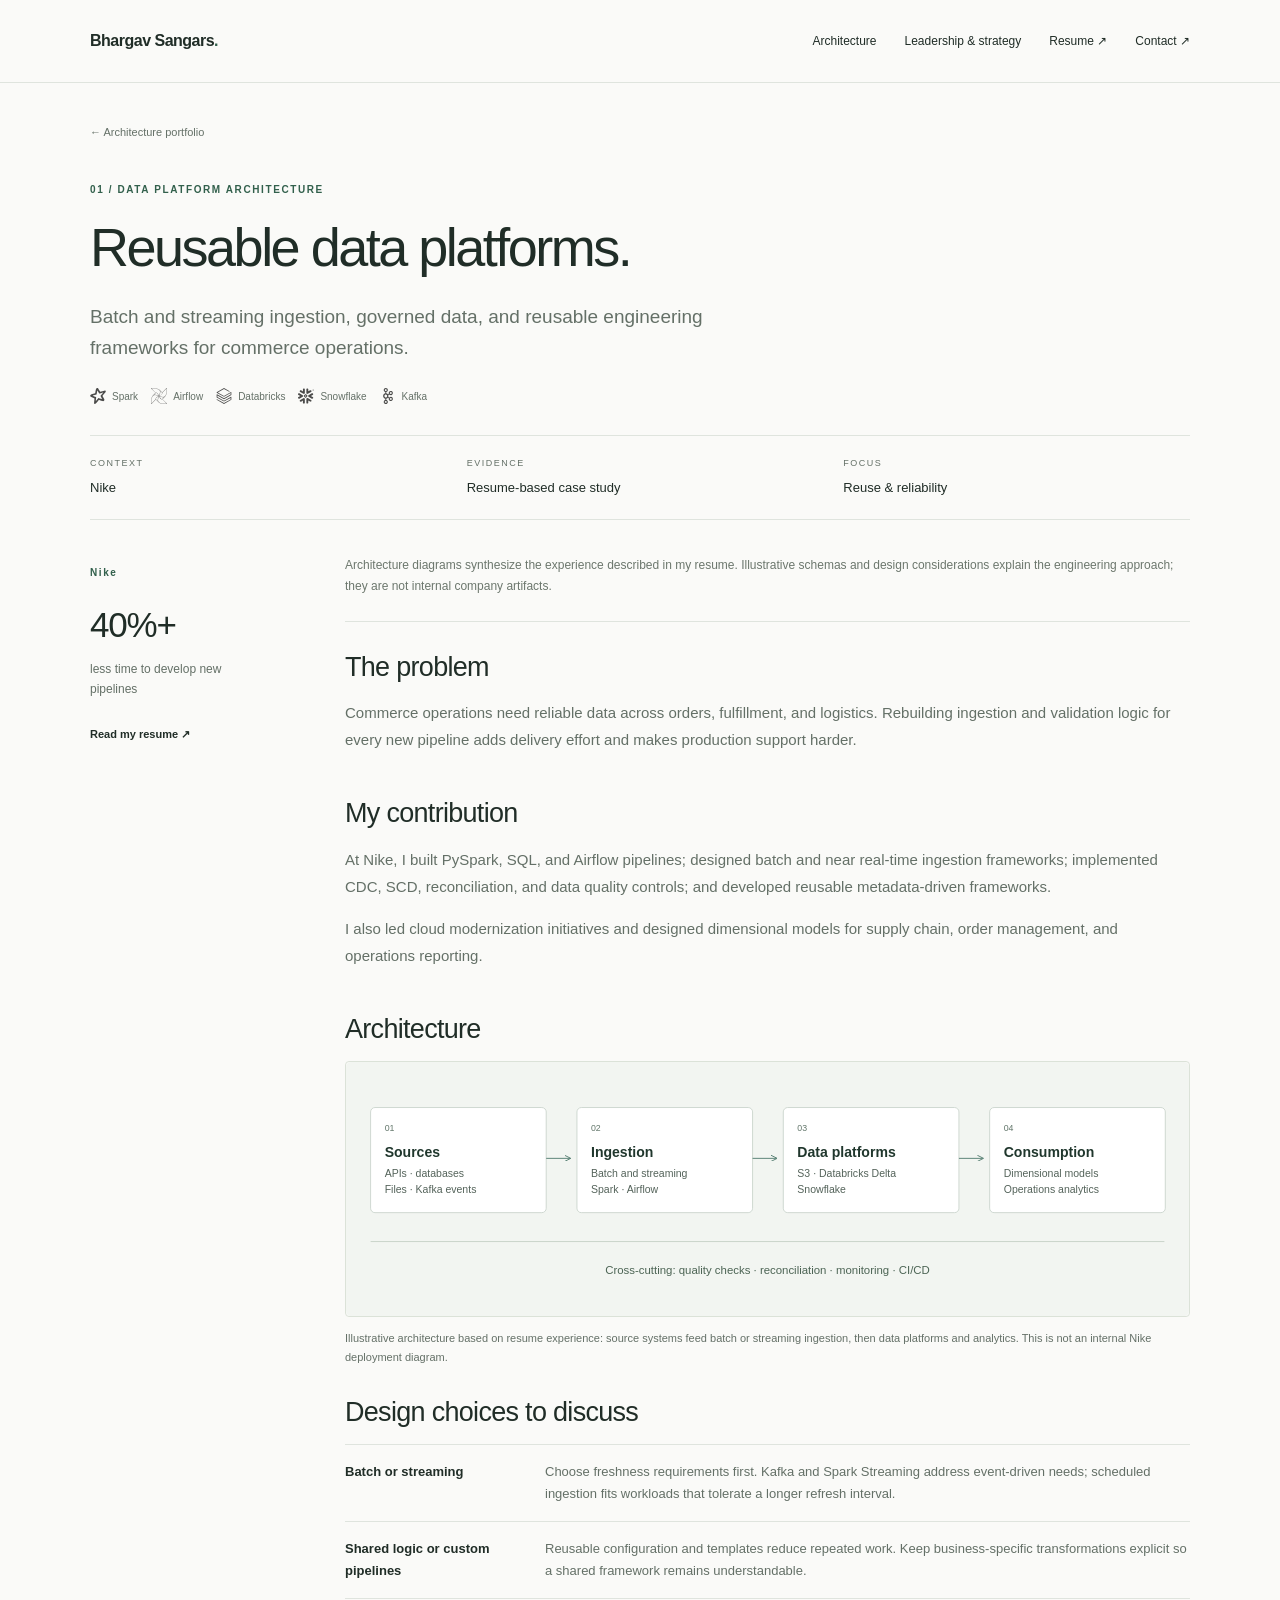
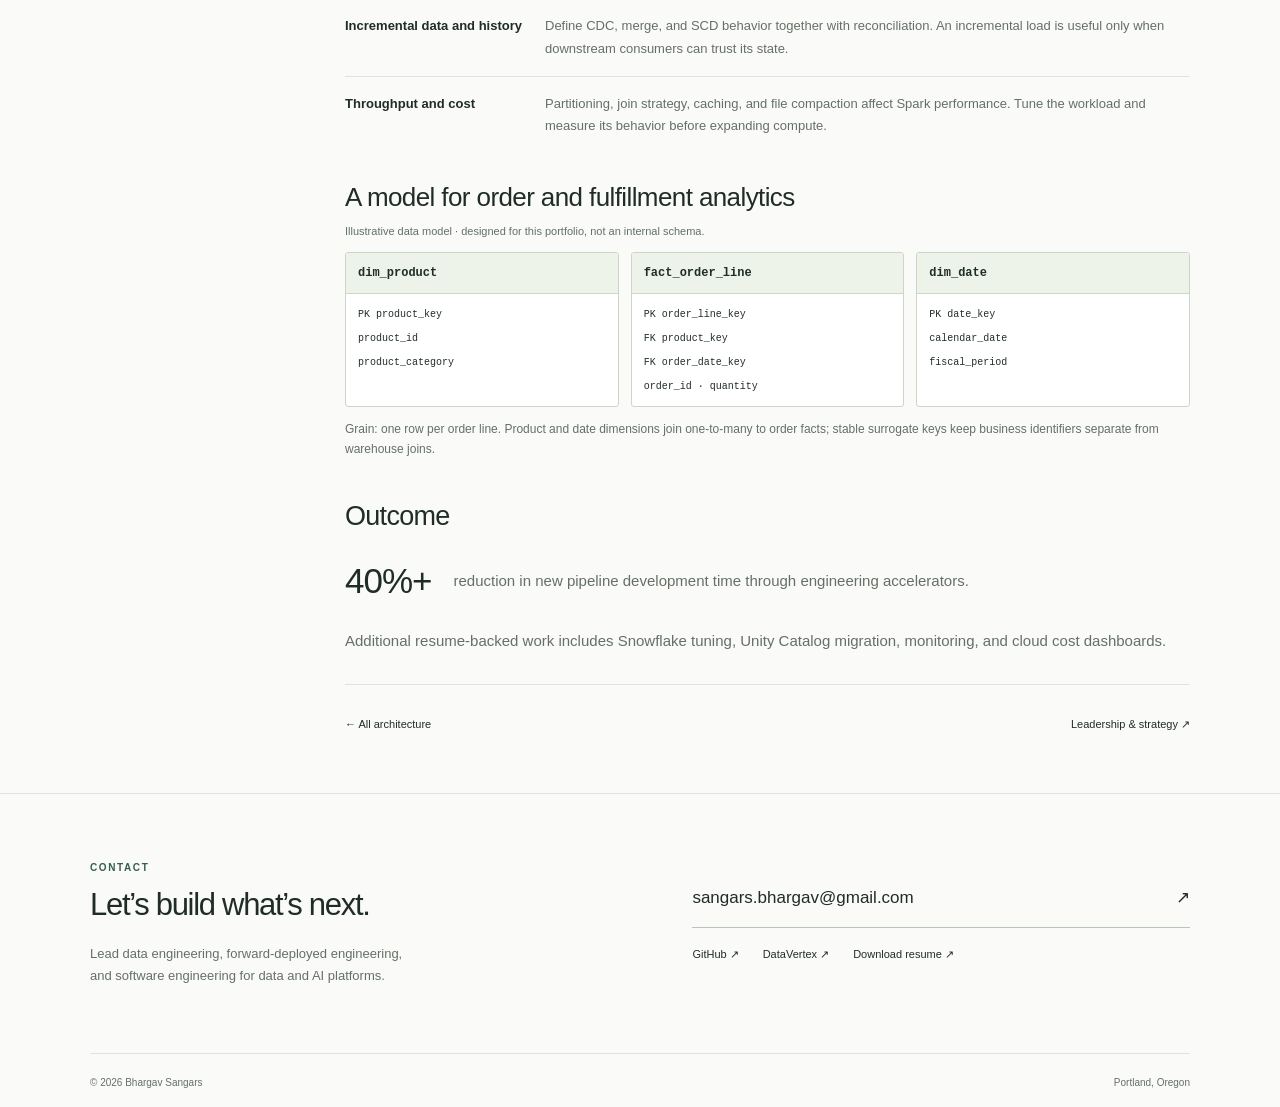
==== data-platform.html @ db8b5826 "Publish minimalist architecture portfolio with DataVertex, leadership and resume" ====
<!doctype html>
<html lang="en"><head><meta charset="utf-8"><meta name="viewport" content="width=device-width,initial-scale=1"><title>Reusable data platforms | Bhargav Sangars</title><meta name="description" content="Batch and streaming ingestion, governed data, and reusable engineering frameworks for commerce operations."><link rel="canonical" href="https://bsangars.github.io/data-platform.html"><meta name="theme-color" content="#fafaf8"><meta property="og:title" content="Reusable data platforms | Bhargav Sangars"><meta property="og:description" content="Batch and streaming ingestion, governed data, and reusable engineering frameworks for commerce operations."><meta property="og:type" content="website"><meta property="og:url" content="https://bsangars.github.io/data-platform.html"><meta property="og:image" content="https://bsangars.github.io/social-preview.png"><meta property="og:image:width" content="1200"><meta property="og:image:height" content="630"><meta property="og:image:alt" content="Bhargav Sangars. Lead Data Engineer. Scale the platform. Enable the team."><meta name="twitter:card" content="summary_large_image"><link rel="icon" href="favicon.svg" type="image/svg+xml"><link rel="stylesheet" href="styles.css"><script type="application/ld+json">{"@context": "https://schema.org", "@type": "Person", "name": "Bhargav Sangars", "jobTitle": "Lead Data Engineer", "url": "https://bsangars.github.io/", "sameAs": ["https://github.com/bsangars"], "worksFor": {"@type": "Organization", "name": "Nike"}}</script></head><body><a class="skip-link" href="#main">Skip to content</a><header><div class="container nav"><a class="brand" href="index.html">Bhargav Sangars<span aria-hidden="true">.</span></a><button class="menu-toggle" aria-expanded="false" aria-controls="navigation" type="button">Menu <span aria-hidden="true">+</span></button><nav id="navigation" aria-label="Main navigation"><a href="index.html#architecture">Architecture</a><a href="leadership.html">Leadership & strategy</a><a href="Bhargav-Sangars-Resume.docx" download>Resume ↗</a><a href="#contact">Contact ↗</a></nav></div></header><main id="main"><section class="container page-intro case-intro"><a class="back-link" href="index.html#architecture">← Architecture portfolio</a><span class="eyebrow">01 / DATA PLATFORM ARCHITECTURE</span><h1>Reusable data platforms.</h1><p class="intro-lead">Batch and streaming ingestion, governed data, and reusable engineering frameworks for commerce operations.</p><ul class="tech-stack" aria-label="Technology stack"><li><img src="assets/icons/apachespark.svg" width="18" height="18" alt="">Spark</li><li><img src="assets/icons/apacheairflow.svg" width="18" height="18" alt="">Airflow</li><li><img src="assets/icons/databricks.svg" width="18" height="18" alt="">Databricks</li><li><img src="assets/icons/snowflake.svg" width="18" height="18" alt="">Snowflake</li><li><img src="assets/icons/apachekafka.svg" width="18" height="18" alt="">Kafka</li></ul><div class="case-facts"><div><span>CONTEXT</span><strong>Nike</strong></div><div><span>EVIDENCE</span><strong>Resume-based case study</strong></div><div><span>FOCUS</span><strong>Reuse & reliability</strong></div></div></section><div class="container case-layout"><aside class="case-summary"><span class="eyebrow">Nike</span><strong>40%+</strong><p>less time to develop new pipelines</p><a class="text-link" href="Bhargav-Sangars-Resume.docx" download>Read my resume ↗</a></aside><div class="case-body"><p class="editorial-note">Architecture diagrams synthesize the experience described in my resume. Illustrative schemas and design considerations explain the engineering approach; they are not internal company artifacts.</p><section class="case-section"><h2>The problem</h2><p>Commerce operations need reliable data across orders, fulfillment, and logistics. Rebuilding ingestion and validation logic for every new pipeline adds delivery effort and makes production support harder.</p></section><section class="case-section"><h2>My contribution</h2><p>At Nike, I built PySpark, SQL, and Airflow pipelines; designed batch and near real-time ingestion frameworks; implemented CDC, SCD, reconciliation, and data quality controls; and developed reusable metadata-driven frameworks.</p><p>I also led cloud modernization initiatives and designed dimensional models for supply chain, order management, and operations reporting.</p></section><section class="case-section"><h2>Architecture</h2><figure class="architecture-figure"><div class="diagram-scroll" tabindex="0" role="region" aria-label="Reusable enterprise data platform diagram"><picture><source media="(max-width: 520px)" srcset="assets/data-platform-mobile.svg"><img src="assets/data-platform.svg" width="960" height="290" alt="Illustrative architecture based on resume experience: source systems feed batch or streaming ingestion, then data platforms and analytics. This is not an internal Nike deployment diagram."></picture></div><figcaption>Illustrative architecture based on resume experience: source systems feed batch or streaming ingestion, then data platforms and analytics. This is not an internal Nike deployment diagram.</figcaption></figure></section><section class="case-section"><h2>Design choices to discuss</h2><dl class="decisions"><div><dt>Batch or streaming</dt><dd>Choose freshness requirements first. Kafka and Spark Streaming address event-driven needs; scheduled ingestion fits workloads that tolerate a longer refresh interval.</dd></div><div><dt>Shared logic or custom pipelines</dt><dd>Reusable configuration and templates reduce repeated work. Keep business-specific transformations explicit so a shared framework remains understandable.</dd></div><div><dt>Incremental data and history</dt><dd>Define CDC, merge, and SCD behavior together with reconciliation. An incremental load is useful only when downstream consumers can trust its state.</dd></div><div><dt>Throughput and cost</dt><dd>Partitioning, join strategy, caching, and file compaction affect Spark performance. Tune the workload and measure its behavior before expanding compute.</dd></div></dl></section><section class="model"><h3>A model for order and fulfillment analytics</h3><p class="fine-print">Illustrative data model · designed for this portfolio, not an internal schema.</p><div class="entity-grid"><div class="entity"><h4>dim_product</h4><ul><li><code>PK product_key</code></li><li><code>product_id</code></li><li><code>product_category</code></li></ul></div><div class="entity"><h4>fact_order_line</h4><ul><li><code>PK order_line_key</code></li><li><code>FK product_key</code></li><li><code>FK order_date_key</code></li><li><code>order_id · quantity</code></li></ul></div><div class="entity"><h4>dim_date</h4><ul><li><code>PK date_key</code></li><li><code>calendar_date</code></li><li><code>fiscal_period</code></li></ul></div></div><p class="model-caption">Grain: one row per order line. Product and date dimensions join one-to-many to order facts; stable surrogate keys keep business identifiers separate from warehouse joins.</p></section><section class="case-section"><h2>Outcome</h2><p class="outcome"><strong>40%+</strong> reduction in new pipeline development time through engineering accelerators.</p><p>Additional resume-backed work includes Snowflake tuning, Unity Catalog migration, monitoring, and cloud cost dashboards.</p></section><nav class="case-nav" aria-label="Other case studies"><a href="index.html#architecture">← All architecture</a><a href="leadership.html">Leadership & strategy ↗</a></nav></div></div><section class="contact section" id="contact"><div class="container contact-grid"><div><span class="eyebrow">CONTACT</span><h2>Let’s build what’s next.</h2><p>Lead data engineering, forward-deployed engineering,<br>and software engineering for data and AI platforms.</p></div><div class="contact-links"><a class="email" href="mailto:sangars.bhargav@gmail.com">sangars.bhargav@gmail.com <span aria-hidden="true">↗</span></a><div><a href="https://github.com/bsangars">GitHub ↗</a><a href="https://datavertex.onrender.com/">DataVertex ↗</a><!-- LinkedIn link added once the profile URL is supplied. --><a href="Bhargav-Sangars-Resume.docx" download>Download resume ↗</a></div></div></div></section><footer><div class="container"><span>© <span id="year">2026</span> Bhargav Sangars</span><span>Portland, Oregon</span></div></footer></main><script src="script.js" defer></script></body></html>
---- styles.css ----
:root{--bg:#fafaf8;--white:#fff;--ink:#202d27;--muted:#647067;--accent:#32604c;--line:#dfe4de;--wash:#eff3ed;--max:1100px}*{box-sizing:border-box}html{scroll-behavior:smooth;scroll-padding-top:105px}body{margin:0;background:var(--bg);font:15px/1.7 Arial,Helvetica,sans-serif;color:var(--ink);-webkit-font-smoothing:antialiased}a{color:inherit;text-decoration:none}a:hover{text-decoration:underline;text-underline-offset:5px}a:focus-visible,button:focus-visible,[tabindex]:focus-visible{outline:3px solid #6b9277;outline-offset:5px}::selection{background:#dcead6}button{font:inherit}.container{width:min(calc(100% - 96px),var(--max));margin:auto}header{position:sticky;top:0;z-index:20;background:rgba(250,250,248,.97);border-bottom:1px solid var(--line)}.nav{height:82px;display:flex;align-items:center;justify-content:space-between;gap:25px}.brand{font-size:16px;letter-spacing:-.5px;font-weight:700;white-space:nowrap}.brand>span{color:var(--accent)}nav{display:flex;align-items:center;gap:28px;font-size:12px}nav a[aria-current=page]{color:var(--accent);text-decoration:underline;text-underline-offset:5px}.menu-toggle{display:none}.skip-link{position:fixed;top:-100px;left:20px;padding:12px 20px;background:var(--ink);color:#fff;z-index:30}.skip-link:focus{top:10px}h1,h2,h3,h4,p{margin-top:0}h1,h2,h3{font-weight:500;line-height:1.12}h1{font-size:clamp(46px,5.5vw,72px);letter-spacing:-3.5px;margin:20px 0 25px}h2{font-size:35px;letter-spacing:-1.3px;margin:13px 0 20px}h3{font-size:27px;letter-spacing:-.8px}p{color:var(--muted)}.eyebrow{display:block;font-size:10px;line-height:1.5;letter-spacing:1.6px;font-weight:700;color:var(--accent)}.accent{color:var(--accent)}.hero{display:grid;grid-template-columns:1fr 270px;gap:100px;align-items:center;padding-block:68px 62px}.value-proposition{font-size:19px;line-height:1.6;max-width:630px;margin-bottom:21px;color:#45564b}.hero-specialties{font-size:11px;margin-bottom:27px}.hero-specialties span{padding-inline:7px;color:#83937f}.actions{display:flex;align-items:center;flex-wrap:wrap;gap:26px}.button{display:inline-flex;align-items:center;justify-content:space-between;gap:25px;min-height:46px;padding:10px 18px;border-radius:3px;background:var(--accent);color:#fff;font-size:12px;font-weight:700}.button:hover{background:#254d3b;text-decoration:none}.text-link{display:inline-flex;align-items:center;gap:12px;font-size:12px;font-weight:700}.file-label{font-size:9px;letter-spacing:.5px;color:var(--muted)}.profile{padding:0 0 0 18px}.portrait-fallback{height:225px;width:225px;display:grid;place-items:center;background:#e8eee5;border-radius:4px;color:#52674e;position:relative;overflow:hidden}.portrait-fallback:after{content:'';position:absolute;inset:15px;border:1px solid #c2d1bc;border-radius:50%}.portrait-fallback span{font-family:Georgia,serif;font-size:68px;font-weight:400}.profile-photo{width:225px;height:225px;object-fit:cover;object-position:center;border-radius:4px;display:block}.profile-caption{display:flex;flex-direction:column;padding-top:17px;font-size:11px;color:var(--muted)}.profile-caption strong{font-size:14px;font-weight:600;color:var(--ink);margin-bottom:2px}.profile>.text-link{margin-top:13px;font-size:11px}.impact{display:grid;grid-template-columns:1fr 1.12fr 1fr;border-block:1px solid var(--line);gap:30px;padding-block:26px}.impact>div{display:flex;flex-direction:column;gap:5px}.impact strong{font-size:32px;letter-spacing:-1.1px;font-weight:500;line-height:1.3}.impact>div>span{font-size:12px}.impact small{display:block;color:var(--muted);font-size:10px}.section{padding-block:66px}.section-heading{margin-bottom:32px}.section-heading h2{margin-bottom:12px}.section-heading>p{font-size:14px;max-width:580px}.project-row{display:grid;grid-template-columns:1.15fr 1fr;gap:60px;align-items:center;border-top:1px solid var(--line);padding:34px 0}.project-row:last-child{border-bottom:1px solid var(--line)}.project-copy h3{margin:16px 0 14px}.project-copy>p{font-size:14px;max-width:520px}.project-copy .text-link{margin-top:4px}.tech-stack{padding:0;list-style:none;display:flex;flex-wrap:wrap;gap:13px;margin:20px 0;color:var(--muted)}.tech-stack li{display:flex;align-items:center;gap:6px;font-size:10px}.tech-stack img{width:16px;height:16px;opacity:.7}.project-proof{background:var(--wash);border:1px solid #e0e7dc;border-radius:4px;padding:27px 22px 20px;min-width:0}.mini-flow{display:flex;align-items:center;justify-content:space-between;gap:6px;margin:6px 0 28px}.mini-flow>span{font-size:9px;background:#fff;border:1px solid #ccd8c7;border-radius:2px;text-align:center;padding:9px 6px;flex:1;line-height:1.4;min-height:43px;display:flex;align-items:center;justify-content:center}.mini-flow b{font-size:13px;font-weight:400;color:#728367}.project-metric{display:flex;flex-direction:column;gap:5px}.project-metric strong{font-weight:500;font-size:32px;line-height:1.2;letter-spacing:-1px}.project-metric>span{font-size:11px;color:#54624f}.proof-origin{font-size:9px;display:block;border-top:1px solid #d3ddcd;padding-top:11px;margin-top:18px;color:#62715d}.leadership-teaser{background:var(--wash);border-block:1px solid var(--line);padding-block:48px}.teaser-grid{display:grid;grid-template-columns:1fr 1.1fr;gap:80px;align-items:center}.teaser-grid h2{margin-bottom:0}.teaser-grid p{font-size:16px;margin-bottom:20px}.experience{display:grid;grid-template-columns:1fr 1.1fr;gap:80px}.experience p{font-size:13px}.experience ol{list-style:none;padding:0;margin:0}.experience li{display:flex;justify-content:space-between;gap:20px;align-items:center;padding:17px 0;border-bottom:1px solid var(--line)}.experience li:first-child{padding-top:0}.experience li div{display:flex;flex-direction:column}.experience li strong{font-size:15px;font-weight:500}.experience li span{font-size:11px;color:var(--muted)}.experience time{font-size:10px;color:var(--muted);white-space:nowrap}.contact{border-top:1px solid var(--line)}.contact-grid{display:grid;grid-template-columns:1.1fr 1fr;gap:55px;align-items:center}.contact h2{font-size:31px}.contact p{font-size:13px;margin-bottom:0}.contact-links .email{font-size:17px;display:flex;align-items:center;justify-content:space-between;gap:10px;border-bottom:1px solid #b8c7b5;padding-bottom:14px;overflow-wrap:anywhere}.contact-links>div{display:flex;flex-wrap:wrap;gap:24px;margin-top:17px;font-size:11px}footer>.container{border-top:1px solid var(--line);display:flex;justify-content:space-between;gap:20px;padding-block:20px;font-size:10px;color:var(--muted)}.page-intro{padding-block:40px 35px}.back-link{display:block;font-size:11px;color:var(--muted);margin-bottom:40px}.page-intro h1{max-width:900px;font-size:59px;letter-spacing:-2.5px}.intro-lead{font-size:19px;line-height:1.6;max-width:710px;margin-bottom:15px}.leadership-content{max-width:900px;padding-bottom:60px}.leadership-row{display:grid;grid-template-columns:70px 1fr;gap:25px;padding:32px 0;border-top:1px solid var(--line)}.row-number{font:13px/2 monospace;color:var(--accent);padding-top:7px}.leadership-row h2{font-size:29px;margin-top:0}.leadership-row p,.leadership-row li{font-size:15px;color:var(--muted)}.leadership-row ul{padding-left:18px;margin-bottom:0}.leadership-row li+li{margin-top:8px}.leadership-row .text-link{margin-top:20px}.education{margin:35px 0 0 95px;padding-top:25px;border-top:1px solid var(--line)}.education h2{font-size:24px}.education p{font-size:13px}.case-intro h1{font-size:54px;max-width:850px}.case-intro .tech-stack{margin-top:25px}.case-facts{display:grid;grid-template-columns:repeat(3,1fr);gap:30px;border-block:1px solid var(--line);padding-block:20px;margin-top:30px}.case-facts>div{display:flex;flex-direction:column;gap:6px}.case-facts span{font-size:9px;letter-spacing:1.5px;color:var(--muted)}.case-facts strong{font-size:13px;font-weight:500}.case-layout{display:grid;grid-template-columns:200px minmax(0,1fr);gap:55px;padding-bottom:60px;align-items:start}.case-summary{position:sticky;top:125px;padding-top:10px}.case-summary>strong{display:block;font-size:35px;font-weight:500;letter-spacing:-1.2px;margin-top:15px}.case-summary p{font-size:12px;max-width:180px;margin:4px 0 20px}.case-summary .text-link{font-size:11px}.editorial-note{font-size:12px;padding:0 0 25px;border-bottom:1px solid var(--line);margin-bottom:0;color:#6c776d}.case-section{padding:30px 0 0}.case-section h2{font-size:27px;margin:0 0 17px;letter-spacing:-.7px}.case-section p{font-size:15px;line-height:1.8}.architecture-figure{margin:0}.diagram-scroll{width:100%;overflow:auto;border:1px solid #dbe2d8;border-radius:4px}.diagram-scroll img{display:block;width:100%;height:auto;min-width:650px}.architecture-figure figcaption{font-size:11px;color:var(--muted);margin-top:12px;line-height:1.7}.decisions{margin:0}.decisions>div{display:grid;grid-template-columns:180px minmax(0,1fr);gap:20px;padding:16px 0;border-top:1px solid var(--line)}.decisions dt{font-size:13px;font-weight:700}.decisions dd{font-size:13px;color:var(--muted);margin:0}.model{padding-top:30px}.model>h3{font-size:26px;letter-spacing:-.6px;margin:0 0 10px}.fine-print{font-size:11px}.entity-grid{display:grid;grid-template-columns:repeat(3,minmax(0,1fr));gap:12px}.entity{border:1px solid #cbd6c7;border-radius:3px;overflow:hidden;background:#fff}.entity h4{padding:11px 12px;font:600 12px/1.5 monospace;margin:0;background:#edf3e9;border-bottom:1px solid #cbd6c7;overflow-wrap:anywhere}.entity ul{list-style:none;padding:8px 12px;margin:0}.entity li{font-size:10px;padding:3px 0;overflow-wrap:anywhere}.entity code{font-family:monospace}.model-caption{font-size:12px;margin-top:12px}.outcome{display:flex;align-items:center;gap:22px}.outcome strong{font-size:35px;color:var(--ink);font-weight:500;letter-spacing:-1px;white-space:nowrap}.source-links{display:flex;flex-wrap:wrap;gap:15px;font-size:12px;margin-bottom:20px;color:var(--accent)}.case-nav{display:flex;justify-content:space-between;flex-wrap:wrap;gap:20px;padding-top:30px;margin-top:30px;border-top:1px solid var(--line);font-size:11px}
@media(max-width:1000px){.container{width:calc(100% - 60px)}.hero{gap:55px;grid-template-columns:1fr 240px}.profile{padding-left:0}.project-row{gap:30px}.mini-flow{gap:4px}.mini-flow>span{font-size:8px;padding-inline:4px}.teaser-grid,.experience{gap:40px}.case-layout{grid-template-columns:150px minmax(0,1fr);gap:30px}.case-summary>strong{font-size:29px}.decisions>div{grid-template-columns:155px minmax(0,1fr)}.contact-grid{gap:30px}.contact-links .email{font-size:15px}}
@media(max-width:760px){.container{width:calc(100% - 40px)}.nav{min-height:70px;height:auto;padding-block:18px;flex-wrap:wrap;gap:10px}.brand{font-size:14px}nav{font-size:10px;gap:15px}.js .menu-toggle{display:flex;gap:17px;align-items:center;border:1px solid #b9c9b6;border-radius:3px;background:transparent;padding:6px 10px;font-size:11px;color:var(--ink)}.js #navigation{display:none;position:absolute;top:70px;left:0;right:0;background:var(--bg);border-bottom:1px solid var(--line);padding:12px 20px;flex-direction:column;align-items:stretch;gap:0;font-size:14px}.js #navigation.open{display:flex}.js #navigation a{padding:12px 0}.hero{grid-template-columns:1fr 150px;gap:30px;padding-block:43px}.portrait-fallback,.profile-photo{width:145px;height:155px}.portrait-fallback span{font-size:48px}.portrait-fallback:after{inset:12px}.profile-caption strong{font-size:12px}.profile-caption{font-size:9px}.profile>.text-link{font-size:10px}h1{font-size:49px;letter-spacing:-2px}.value-proposition{font-size:16px}.hero-specialties{font-size:10px}.hero-specialties span{padding-inline:3px}.actions{gap:18px}.button{font-size:11px;padding:10px 14px}.actions>.text-link{font-size:11px}.impact{gap:20px}.impact strong{font-size:27px}.impact>div>span{font-size:10px}.impact small{font-size:9px}.section{padding-block:48px}h2{font-size:30px}.project-row{grid-template-columns:1fr;gap:22px;padding-block:28px}.project-copy h3{font-size:26px}.project-proof{padding:22px;max-width:none}.mini-flow{gap:9px}.mini-flow>span{font-size:10px;min-height:42px}.project-metric{flex-direction:row;align-items:center;gap:18px}.project-metric strong{font-size:28px;white-space:nowrap}.project-metric>span{font-size:11px;max-width:190px}.teaser-grid,.experience,.contact-grid{grid-template-columns:1fr;gap:24px}.teaser-grid p{font-size:15px}.experience h2 br{display:none}.experience p br{display:none}.contact-links{max-width:450px}.contact-links .email{font-size:16px}.contact h2{font-size:30px}.page-intro{padding-top:28px}.back-link{margin-bottom:30px}.page-intro h1,.case-intro h1{font-size:43px;letter-spacing:-1.7px}.intro-lead{font-size:17px}.leadership-row{grid-template-columns:30px 1fr;gap:15px;padding-block:27px}.leadership-row h2{font-size:25px}.leadership-row p,.leadership-row li{font-size:14px}.education{margin-left:45px}.education h2{font-size:23px}.case-layout{grid-template-columns:1fr;gap:25px}.case-summary{position:static;border-bottom:1px solid var(--line);padding:0 0 22px;display:grid;grid-template-columns:1fr 1fr;gap:3px 20px;align-items:center}.case-summary .eyebrow{grid-column:1/-1}.case-summary>strong{margin-top:6px;font-size:30px}.case-summary p{margin:0;max-width:none}.case-summary .text-link{grid-column:1/-1;margin-top:10px}.case-facts{gap:15px;padding-block:16px}.case-facts strong{font-size:11px}.case-facts span{font-size:8px;letter-spacing:1px}.case-section h2{font-size:25px}.case-section p{font-size:14px}.decisions>div{grid-template-columns:1fr;gap:6px}.entity-grid{gap:8px}.entity ul{padding:7px 9px}.entity h4{padding-inline:9px;font-size:11px}.entity li{font-size:9px}.outcome strong{font-size:31px}.outcome{gap:16px}.model>h3{font-size:24px}}
@media(max-width:520px){.hero{grid-template-columns:1fr;gap:30px;padding-bottom:32px}.hero h1{font-size:57px;letter-spacing:-2.8px;margin-top:18px}.value-proposition{font-size:17px}.profile{display:grid;grid-template-columns:78px 1fr;gap:0 16px;align-items:center;padding-top:22px;border-top:1px solid var(--line)}.portrait-fallback,.profile-photo{width:78px;height:82px;grid-row:1/3}.portrait-fallback span{font-size:29px}.portrait-fallback:after{inset:6px}.profile-caption{padding-top:0;font-size:10px}.profile-caption strong{font-size:13px}.profile>.text-link{margin-top:4px}.impact{grid-template-columns:1fr;gap:17px;padding-block:23px}.impact>div{display:grid;grid-template-columns:100px 1fr;gap:15px;align-items:center}.impact strong{font-size:27px}.impact>div>span{font-size:11px}.impact small{font-size:9px}.mini-flow{gap:5px}.mini-flow>span{font-size:8px;padding:8px 4px}.project-metric strong{font-size:25px}.project-metric{gap:14px}.project-metric>span{font-size:10px}.project-proof{padding:18px}.case-facts{grid-template-columns:1fr;gap:13px}.case-facts>div{flex-direction:row;justify-content:space-between;gap:15px;align-items:center}.entity-grid{grid-template-columns:1fr}.entity h4{font-size:12px}.entity li{font-size:11px}.entity ul{padding:9px 12px}.outcome{align-items:flex-start;flex-direction:column;gap:8px}.contact-links .email{font-size:15px}.contact-links>div{gap:20px}.case-nav{font-size:10px}}@media(prefers-reduced-motion:reduce){html{scroll-behavior:auto}}@media print{header,.profile,.contact,footer,.actions,.case-nav{display:none}.container{width:100%}.hero,.section{padding-block:20px}.hero,.case-layout{display:block}h1,.case-intro h1{font-size:36px}.case-summary{position:static}.project-row,.leadership-row,.case-section{break-inside:avoid}.diagram-scroll{overflow:visible}.diagram-scroll img{min-width:0}.case-layout{padding-bottom:0}}
/* Let architecture diagrams scroll within their grid track on narrow screens. */
.case-body,.case-summary{min-width:0}
.live-project{display:grid;grid-template-columns:.85fr 1.2fr;gap:50px;align-items:center;padding:44px 0 5px}.live-project h2{font-size:34px;margin:14px 0}.live-copy p{font-size:14px;max-width:440px}.live-tags{font-size:10px;color:var(--muted);margin:0 0 20px}.live-copy .button{font-size:11px}.live-dot{display:inline-block;width:6px;height:6px;background:var(--accent);border-radius:50%;margin-right:8px}.live-screenshot{display:block;border:1px solid #d0d9ca;border-radius:4px;overflow:hidden;line-height:0}.live-screenshot img{width:100%;height:auto;display:block}.sr-only{position:absolute;width:1px;height:1px;margin:-1px;padding:0;overflow:hidden;clip:rect(0,0,0,0);white-space:nowrap;border:0}@media(max-width:760px){.live-project{grid-template-columns:1fr;gap:25px;padding-top:35px}.live-copy p{max-width:600px}}
.live-copy .live-note{font-size:10px;margin:12px 0 0;line-height:1.6}
@media(max-width:520px){.diagram-scroll img{min-width:0;width:100%;height:auto}}
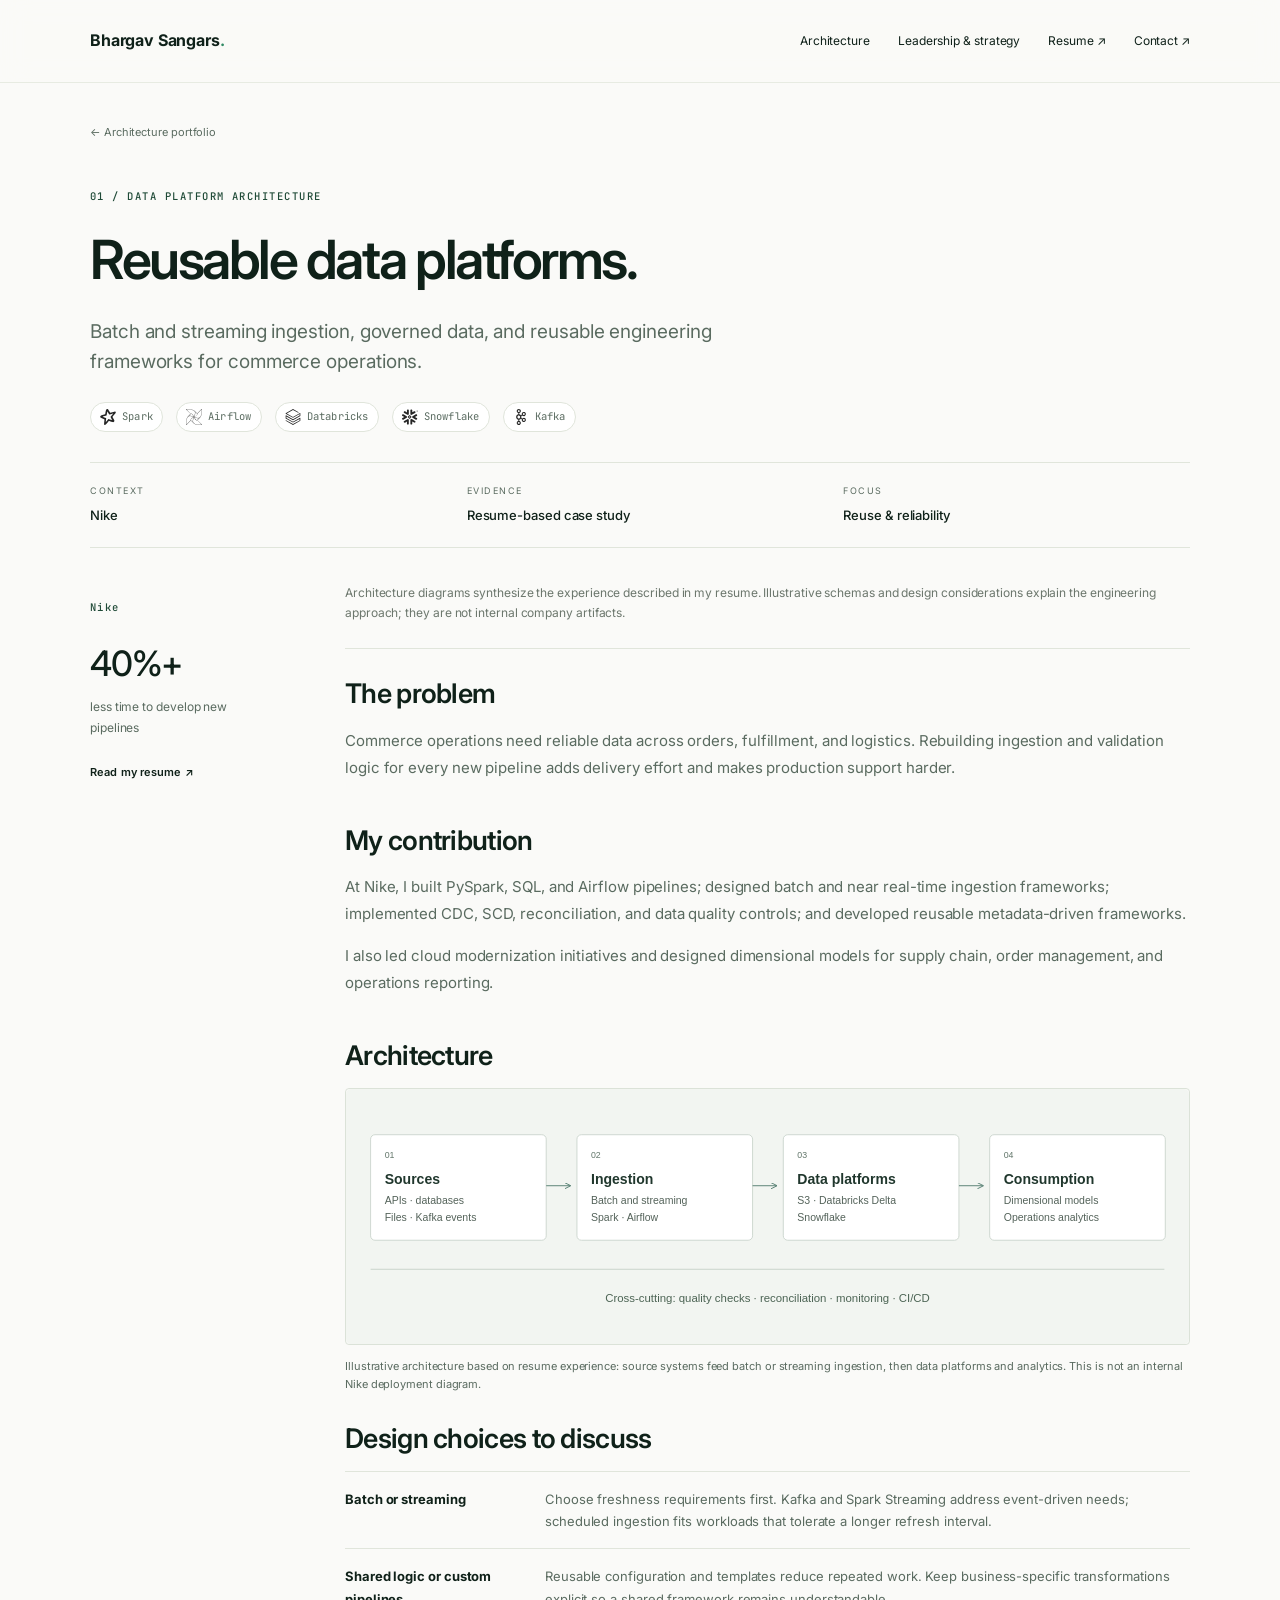
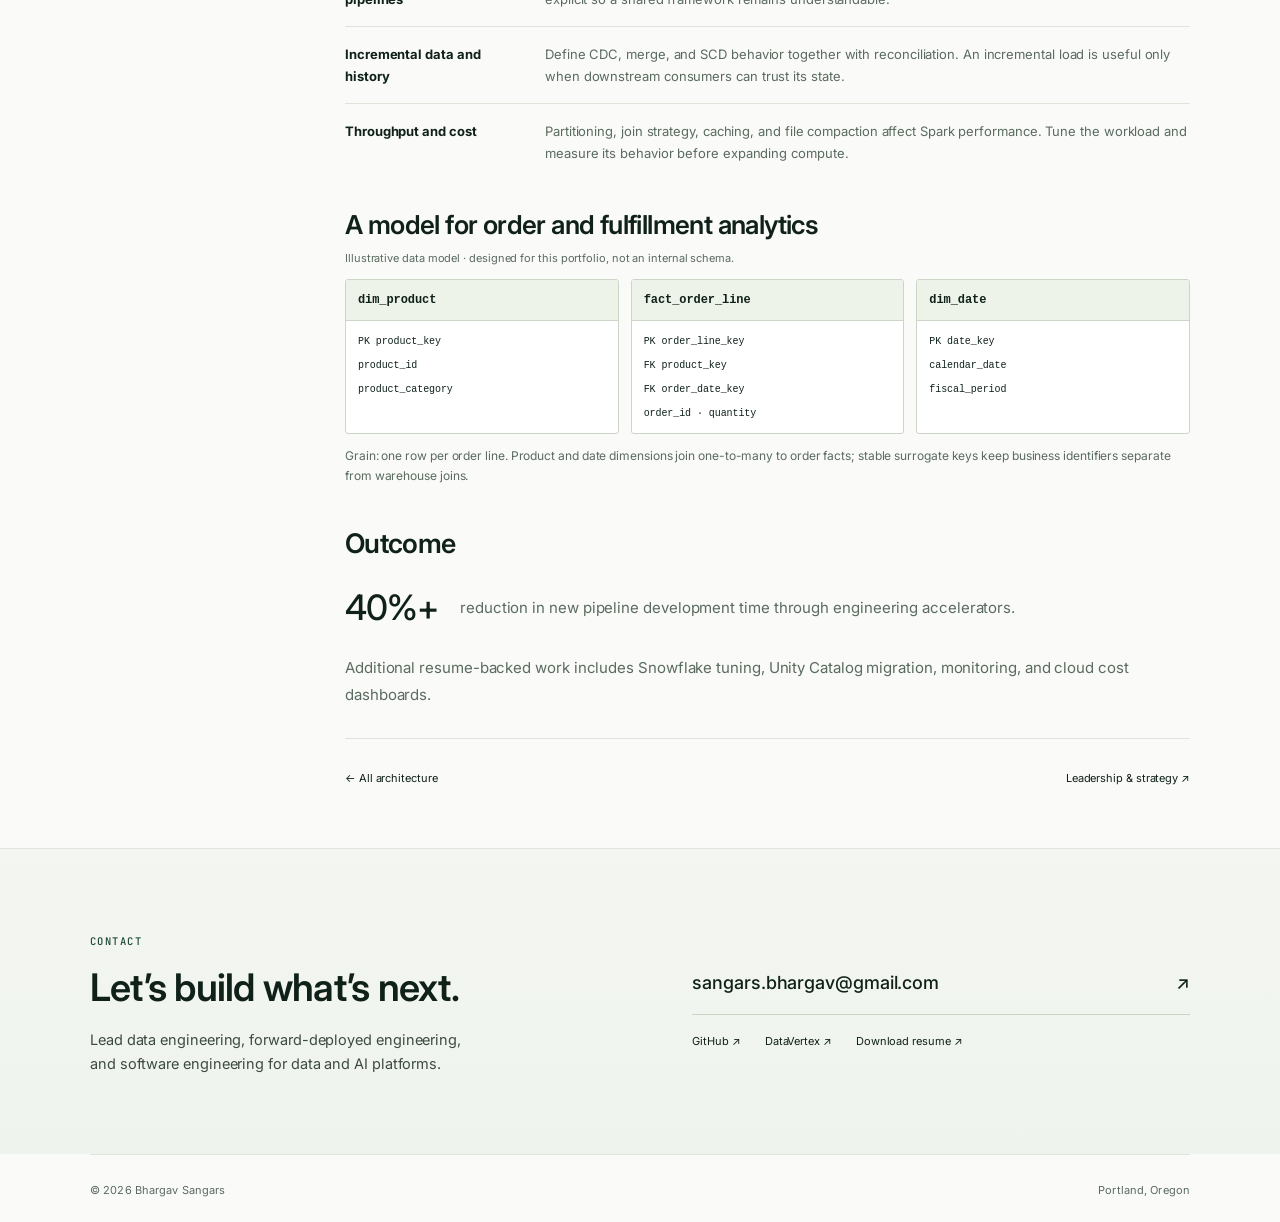
==== commit 31f78290: "Refresh portfolio for Lead Software Engineer positioning - Update title/role to Lead Software Engine" ====
--- a/data-platform.html
+++ b/data-platform.html
@@ -1,2 +1,2 @@
 <!doctype html>
-<html lang="en"><head><meta charset="utf-8"><meta name="viewport" content="width=device-width,initial-scale=1"><title>Reusable data platforms | Bhargav Sangars</title><meta name="description" content="Batch and streaming ingestion, governed data, and reusable engineering frameworks for commerce operations."><link rel="canonical" href="https://bsangars.github.io/data-platform.html"><meta name="theme-color" content="#fafaf8"><meta property="og:title" content="Reusable data platforms | Bhargav Sangars"><meta property="og:description" content="Batch and streaming ingestion, governed data, and reusable engineering frameworks for commerce operations."><meta property="og:type" content="website"><meta property="og:url" content="https://bsangars.github.io/data-platform.html"><meta property="og:image" content="https://bsangars.github.io/social-preview.png"><meta property="og:image:width" content="1200"><meta property="og:image:height" content="630"><meta property="og:image:alt" content="Bhargav Sangars. Lead Data Engineer. Scale the platform. Enable the team."><meta name="twitter:card" content="summary_large_image"><link rel="icon" href="favicon.svg" type="image/svg+xml"><link rel="stylesheet" href="styles.css"><script type="application/ld+json">{"@context": "https://schema.org", "@type": "Person", "name": "Bhargav Sangars", "jobTitle": "Lead Data Engineer", "url": "https://bsangars.github.io/", "sameAs": ["https://github.com/bsangars"], "worksFor": {"@type": "Organization", "name": "Nike"}}</script></head><body><a class="skip-link" href="#main">Skip to content</a><header><div class="container nav"><a class="brand" href="index.html">Bhargav Sangars<span aria-hidden="true">.</span></a><button class="menu-toggle" aria-expanded="false" aria-controls="navigation" type="button">Menu <span aria-hidden="true">+</span></button><nav id="navigation" aria-label="Main navigation"><a href="index.html#architecture">Architecture</a><a href="leadership.html">Leadership & strategy</a><a href="Bhargav-Sangars-Resume.docx" download>Resume ↗</a><a href="#contact">Contact ↗</a></nav></div></header><main id="main"><section class="container page-intro case-intro"><a class="back-link" href="index.html#architecture">← Architecture portfolio</a><span class="eyebrow">01 / DATA PLATFORM ARCHITECTURE</span><h1>Reusable data platforms.</h1><p class="intro-lead">Batch and streaming ingestion, governed data, and reusable engineering frameworks for commerce operations.</p><ul class="tech-stack" aria-label="Technology stack"><li><img src="assets/icons/apachespark.svg" width="18" height="18" alt="">Spark</li><li><img src="assets/icons/apacheairflow.svg" width="18" height="18" alt="">Airflow</li><li><img src="assets/icons/databricks.svg" width="18" height="18" alt="">Databricks</li><li><img src="assets/icons/snowflake.svg" width="18" height="18" alt="">Snowflake</li><li><img src="assets/icons/apachekafka.svg" width="18" height="18" alt="">Kafka</li></ul><div class="case-facts"><div><span>CONTEXT</span><strong>Nike</strong></div><div><span>EVIDENCE</span><strong>Resume-based case study</strong></div><div><span>FOCUS</span><strong>Reuse & reliability</strong></div></div></section><div class="container case-layout"><aside class="case-summary"><span class="eyebrow">Nike</span><strong>40%+</strong><p>less time to develop new pipelines</p><a class="text-link" href="Bhargav-Sangars-Resume.docx" download>Read my resume ↗</a></aside><div class="case-body"><p class="editorial-note">Architecture diagrams synthesize the experience described in my resume. Illustrative schemas and design considerations explain the engineering approach; they are not internal company artifacts.</p><section class="case-section"><h2>The problem</h2><p>Commerce operations need reliable data across orders, fulfillment, and logistics. Rebuilding ingestion and validation logic for every new pipeline adds delivery effort and makes production support harder.</p></section><section class="case-section"><h2>My contribution</h2><p>At Nike, I built PySpark, SQL, and Airflow pipelines; designed batch and near real-time ingestion frameworks; implemented CDC, SCD, reconciliation, and data quality controls; and developed reusable metadata-driven frameworks.</p><p>I also led cloud modernization initiatives and designed dimensional models for supply chain, order management, and operations reporting.</p></section><section class="case-section"><h2>Architecture</h2><figure class="architecture-figure"><div class="diagram-scroll" tabindex="0" role="region" aria-label="Reusable enterprise data platform diagram"><picture><source media="(max-width: 520px)" srcset="assets/data-platform-mobile.svg"><img src="assets/data-platform.svg" width="960" height="290" alt="Illustrative architecture based on resume experience: source systems feed batch or streaming ingestion, then data platforms and analytics. This is not an internal Nike deployment diagram."></picture></div><figcaption>Illustrative architecture based on resume experience: source systems feed batch or streaming ingestion, then data platforms and analytics. This is not an internal Nike deployment diagram.</figcaption></figure></section><section class="case-section"><h2>Design choices to discuss</h2><dl class="decisions"><div><dt>Batch or streaming</dt><dd>Choose freshness requirements first. Kafka and Spark Streaming address event-driven needs; scheduled ingestion fits workloads that tolerate a longer refresh interval.</dd></div><div><dt>Shared logic or custom pipelines</dt><dd>Reusable configuration and templates reduce repeated work. Keep business-specific transformations explicit so a shared framework remains understandable.</dd></div><div><dt>Incremental data and history</dt><dd>Define CDC, merge, and SCD behavior together with reconciliation. An incremental load is useful only when downstream consumers can trust its state.</dd></div><div><dt>Throughput and cost</dt><dd>Partitioning, join strategy, caching, and file compaction affect Spark performance. Tune the workload and measure its behavior before expanding compute.</dd></div></dl></section><section class="model"><h3>A model for order and fulfillment analytics</h3><p class="fine-print">Illustrative data model · designed for this portfolio, not an internal schema.</p><div class="entity-grid"><div class="entity"><h4>dim_product</h4><ul><li><code>PK product_key</code></li><li><code>product_id</code></li><li><code>product_category</code></li></ul></div><div class="entity"><h4>fact_order_line</h4><ul><li><code>PK order_line_key</code></li><li><code>FK product_key</code></li><li><code>FK order_date_key</code></li><li><code>order_id · quantity</code></li></ul></div><div class="entity"><h4>dim_date</h4><ul><li><code>PK date_key</code></li><li><code>calendar_date</code></li><li><code>fiscal_period</code></li></ul></div></div><p class="model-caption">Grain: one row per order line. Product and date dimensions join one-to-many to order facts; stable surrogate keys keep business identifiers separate from warehouse joins.</p></section><section class="case-section"><h2>Outcome</h2><p class="outcome"><strong>40%+</strong> reduction in new pipeline development time through engineering accelerators.</p><p>Additional resume-backed work includes Snowflake tuning, Unity Catalog migration, monitoring, and cloud cost dashboards.</p></section><nav class="case-nav" aria-label="Other case studies"><a href="index.html#architecture">← All architecture</a><a href="leadership.html">Leadership & strategy ↗</a></nav></div></div><section class="contact section" id="contact"><div class="container contact-grid"><div><span class="eyebrow">CONTACT</span><h2>Let’s build what’s next.</h2><p>Lead data engineering, forward-deployed engineering,<br>and software engineering for data and AI platforms.</p></div><div class="contact-links"><a class="email" href="mailto:sangars.bhargav@gmail.com">sangars.bhargav@gmail.com <span aria-hidden="true">↗</span></a><div><a href="https://github.com/bsangars">GitHub ↗</a><a href="https://datavertex.onrender.com/">DataVertex ↗</a><!-- LinkedIn link added once the profile URL is supplied. --><a href="Bhargav-Sangars-Resume.docx" download>Download resume ↗</a></div></div></div></section><footer><div class="container"><span>© <span id="year">2026</span> Bhargav Sangars</span><span>Portland, Oregon</span></div></footer></main><script src="script.js" defer></script></body></html>+<html lang="en"><head><meta charset="utf-8"><meta name="viewport" content="width=device-width,initial-scale=1"><title>Reusable data platforms | Bhargav Sangars</title><meta name="description" content="Batch and streaming ingestion, governed data, and reusable engineering frameworks for commerce operations."><link rel="canonical" href="https://bsangars.github.io/data-platform.html"><meta name="theme-color" content="#fafaf8"><meta property="og:title" content="Reusable data platforms | Bhargav Sangars"><meta property="og:description" content="Batch and streaming ingestion, governed data, and reusable engineering frameworks for commerce operations."><meta property="og:type" content="website"><meta property="og:url" content="https://bsangars.github.io/data-platform.html"><meta property="og:image" content="https://bsangars.github.io/social-preview.png"><meta property="og:image:width" content="1200"><meta property="og:image:height" content="630"><meta property="og:image:alt" content="Bhargav Sangars. Lead Software Engineer. Scale the platform. Enable the team."><meta name="twitter:card" content="summary_large_image"><link rel="icon" href="favicon.svg" type="image/svg+xml"><link rel="preconnect" href="https://fonts.googleapis.com"><link rel="preconnect" href="https://fonts.gstatic.com" crossorigin><link rel="stylesheet" href="https://fonts.googleapis.com/css2?family=Inter:wght@300;400;500;600;700&family=JetBrains+Mono:wght@400;500;600&display=swap"><link rel="stylesheet" href="styles.css"><script type="application/ld+json">{"@context": "https://schema.org", "@type": "Person", "name": "Bhargav Sangars", "jobTitle": "Lead Software Engineer", "telephone":"+1-937-838-9495", "url": "https://bsangars.github.io/", "sameAs": ["https://github.com/bsangars"], "worksFor": {"@type": "Organization", "name": "Nike"}}</script></head><body><a class="skip-link" href="#main">Skip to content</a><header><div class="container nav"><a class="brand" href="index.html">Bhargav Sangars<span aria-hidden="true">.</span></a><button class="menu-toggle" aria-expanded="false" aria-controls="navigation" type="button">Menu <span aria-hidden="true">+</span></button><nav id="navigation" aria-label="Main navigation"><a href="index.html#architecture">Architecture</a><a href="leadership.html">Leadership & strategy</a><a href="Bhargav-Sangars-Resume.docx" download>Resume ↗</a><a href="#contact">Contact ↗</a></nav></div></header><main id="main"><section class="container page-intro case-intro"><a class="back-link" href="index.html#architecture">← Architecture portfolio</a><span class="eyebrow">01 / DATA PLATFORM ARCHITECTURE</span><h1>Reusable data platforms.</h1><p class="intro-lead">Batch and streaming ingestion, governed data, and reusable engineering frameworks for commerce operations.</p><ul class="tech-stack" aria-label="Technology stack"><li><img src="assets/icons/apachespark.svg" width="18" height="18" alt="">Spark</li><li><img src="assets/icons/apacheairflow.svg" width="18" height="18" alt="">Airflow</li><li><img src="assets/icons/databricks.svg" width="18" height="18" alt="">Databricks</li><li><img src="assets/icons/snowflake.svg" width="18" height="18" alt="">Snowflake</li><li><img src="assets/icons/apachekafka.svg" width="18" height="18" alt="">Kafka</li></ul><div class="case-facts"><div><span>CONTEXT</span><strong>Nike</strong></div><div><span>EVIDENCE</span><strong>Resume-based case study</strong></div><div><span>FOCUS</span><strong>Reuse & reliability</strong></div></div></section><div class="container case-layout"><aside class="case-summary"><span class="eyebrow">Nike</span><strong>40%+</strong><p>less time to develop new pipelines</p><a class="text-link" href="Bhargav-Sangars-Resume.docx" download>Read my resume ↗</a></aside><div class="case-body"><p class="editorial-note">Architecture diagrams synthesize the experience described in my resume. Illustrative schemas and design considerations explain the engineering approach; they are not internal company artifacts.</p><section class="case-section"><h2>The problem</h2><p>Commerce operations need reliable data across orders, fulfillment, and logistics. Rebuilding ingestion and validation logic for every new pipeline adds delivery effort and makes production support harder.</p></section><section class="case-section"><h2>My contribution</h2><p>At Nike, I built PySpark, SQL, and Airflow pipelines; designed batch and near real-time ingestion frameworks; implemented CDC, SCD, reconciliation, and data quality controls; and developed reusable metadata-driven frameworks.</p><p>I also led cloud modernization initiatives and designed dimensional models for supply chain, order management, and operations reporting.</p></section><section class="case-section"><h2>Architecture</h2><figure class="architecture-figure"><div class="diagram-scroll" tabindex="0" role="region" aria-label="Reusable enterprise data platform diagram"><picture><source media="(max-width: 520px)" srcset="assets/data-platform-mobile.svg"><img src="assets/data-platform.svg" width="960" height="290" alt="Illustrative architecture based on resume experience: source systems feed batch or streaming ingestion, then data platforms and analytics. This is not an internal Nike deployment diagram."></picture></div><figcaption>Illustrative architecture based on resume experience: source systems feed batch or streaming ingestion, then data platforms and analytics. This is not an internal Nike deployment diagram.</figcaption></figure></section><section class="case-section"><h2>Design choices to discuss</h2><dl class="decisions"><div><dt>Batch or streaming</dt><dd>Choose freshness requirements first. Kafka and Spark Streaming address event-driven needs; scheduled ingestion fits workloads that tolerate a longer refresh interval.</dd></div><div><dt>Shared logic or custom pipelines</dt><dd>Reusable configuration and templates reduce repeated work. Keep business-specific transformations explicit so a shared framework remains understandable.</dd></div><div><dt>Incremental data and history</dt><dd>Define CDC, merge, and SCD behavior together with reconciliation. An incremental load is useful only when downstream consumers can trust its state.</dd></div><div><dt>Throughput and cost</dt><dd>Partitioning, join strategy, caching, and file compaction affect Spark performance. Tune the workload and measure its behavior before expanding compute.</dd></div></dl></section><section class="model"><h3>A model for order and fulfillment analytics</h3><p class="fine-print">Illustrative data model · designed for this portfolio, not an internal schema.</p><div class="entity-grid"><div class="entity"><h4>dim_product</h4><ul><li><code>PK product_key</code></li><li><code>product_id</code></li><li><code>product_category</code></li></ul></div><div class="entity"><h4>fact_order_line</h4><ul><li><code>PK order_line_key</code></li><li><code>FK product_key</code></li><li><code>FK order_date_key</code></li><li><code>order_id · quantity</code></li></ul></div><div class="entity"><h4>dim_date</h4><ul><li><code>PK date_key</code></li><li><code>calendar_date</code></li><li><code>fiscal_period</code></li></ul></div></div><p class="model-caption">Grain: one row per order line. Product and date dimensions join one-to-many to order facts; stable surrogate keys keep business identifiers separate from warehouse joins.</p></section><section class="case-section"><h2>Outcome</h2><p class="outcome"><strong>40%+</strong> reduction in new pipeline development time through engineering accelerators.</p><p>Additional resume-backed work includes Snowflake tuning, Unity Catalog migration, monitoring, and cloud cost dashboards.</p></section><nav class="case-nav" aria-label="Other case studies"><a href="index.html#architecture">← All architecture</a><a href="leadership.html">Leadership & strategy ↗</a></nav></div></div><section class="contact section" id="contact"><div class="container contact-grid"><div><span class="eyebrow">CONTACT</span><h2>Let’s build what’s next.</h2><p>Lead data engineering, forward-deployed engineering,<br>and software engineering for data and AI platforms.</p></div><div class="contact-links"><a class="email" href="mailto:sangars.bhargav@gmail.com">sangars.bhargav@gmail.com <span aria-hidden="true">↗</span></a><div><a href="https://github.com/bsangars">GitHub ↗</a><a href="https://datavertex.onrender.com/">DataVertex ↗</a><!-- LinkedIn link added once the profile URL is supplied. --><a href="Bhargav-Sangars-Resume.docx" download>Download resume ↗</a></div></div></div></section><footer><div class="container"><span>© <span id="year">2026</span> Bhargav Sangars</span><span>Portland, Oregon</span></div></footer></main><script src="script.js" defer></script></body></html>
--- a/styles.css
+++ b/styles.css
@@ -7,3 +7,381 @@
 .live-project{display:grid;grid-template-columns:.85fr 1.2fr;gap:50px;align-items:center;padding:44px 0 5px}.live-project h2{font-size:34px;margin:14px 0}.live-copy p{font-size:14px;max-width:440px}.live-tags{font-size:10px;color:var(--muted);margin:0 0 20px}.live-copy .button{font-size:11px}.live-dot{display:inline-block;width:6px;height:6px;background:var(--accent);border-radius:50%;margin-right:8px}.live-screenshot{display:block;border:1px solid #d0d9ca;border-radius:4px;overflow:hidden;line-height:0}.live-screenshot img{width:100%;height:auto;display:block}.sr-only{position:absolute;width:1px;height:1px;margin:-1px;padding:0;overflow:hidden;clip:rect(0,0,0,0);white-space:nowrap;border:0}@media(max-width:760px){.live-project{grid-template-columns:1fr;gap:25px;padding-top:35px}.live-copy p{max-width:600px}}
 .live-copy .live-note{font-size:10px;margin:12px 0 0;line-height:1.6}
 @media(max-width:520px){.diagram-scroll img{min-width:0;width:100%;height:auto}}
+
+/* === Staff-engineer polish · Sep 2026 === */
+
+:root{
+  --ink:#0f2119;
+  --muted:#5a6b60;
+  --accent:#1f4a37;
+  --accent-2:#2f8a63;
+  --line:#e0e5db;
+  --wash:#eff3ed;
+  --card:#ffffff;
+  --card-hover:#f6f9f4;
+  --shadow-sm:0 1px 2px rgba(15,33,25,.04),0 2px 6px rgba(15,33,25,.04);
+  --shadow-md:0 4px 14px rgba(15,33,25,.08),0 2px 4px rgba(15,33,25,.04);
+  --radius:8px;
+}
+
+body{
+  font-family:'Inter',-apple-system,BlinkMacSystemFont,'Segoe UI',Roboto,Helvetica,Arial,sans-serif;
+  font-size:15.5px;
+  line-height:1.7;
+  letter-spacing:-0.005em;
+}
+
+h1,h2,h3,h4{font-family:'Inter',-apple-system,BlinkMacSystemFont,'Segoe UI',Roboto,Helvetica,Arial,sans-serif;font-weight:600}
+h1{letter-spacing:-0.035em;font-weight:600}
+h2{letter-spacing:-0.02em;font-weight:600}
+h3{letter-spacing:-0.015em;font-weight:600}
+
+.eyebrow{
+  font-family:'JetBrains Mono','SF Mono',Menlo,monospace;
+  font-size:10.5px;
+  letter-spacing:0.14em;
+  font-weight:500;
+  display:inline-flex;
+  align-items:center;
+  gap:0;
+}
+
+header{
+  background:rgba(250,250,248,.88);
+  backdrop-filter:saturate(160%) blur(14px);
+  -webkit-backdrop-filter:saturate(160%) blur(14px);
+  border-bottom:1px solid rgba(224,229,219,.7);
+}
+.brand{font-weight:700;letter-spacing:-0.01em}
+.brand>span{color:var(--accent-2)}
+nav a{position:relative;transition:color .2s ease}
+nav a:not([aria-current=page]):hover{text-decoration:none;color:var(--accent)}
+nav a:not([aria-current=page]):hover::after{transform:scaleX(1)}
+nav a::after{content:'';position:absolute;left:0;right:0;bottom:-6px;height:1px;background:var(--accent);transform:scaleX(0);transform-origin:left;transition:transform .25s ease}
+
+.hero{padding-block:96px 78px;position:relative}
+.hero::before{
+  content:'';
+  position:absolute;
+  inset:0 -10% auto auto;
+  height:520px;
+  width:60%;
+  background:radial-gradient(ellipse at top right,rgba(47,138,99,.09),transparent 60%);
+  pointer-events:none;
+  z-index:-1;
+}
+.hero .eyebrow{color:var(--accent-2)}
+.hero-dot{
+  display:inline-block;
+  width:7px;height:7px;
+  background:var(--accent-2);
+  border-radius:50%;
+  margin-right:10px;
+  box-shadow:0 0 0 4px rgba(47,138,99,.15);
+  animation:pulse 2.4s ease-in-out infinite;
+}
+@keyframes pulse{0%,100%{box-shadow:0 0 0 4px rgba(47,138,99,.15)}50%{box-shadow:0 0 0 8px rgba(47,138,99,0)}}
+h1{font-size:clamp(48px,6vw,80px);margin:22px 0 26px}
+.hero .accent{
+  background:linear-gradient(135deg,var(--accent),var(--accent-2));
+  -webkit-background-clip:text;background-clip:text;-webkit-text-fill-color:transparent;
+}
+.value-proposition{font-size:20px;line-height:1.55;color:#3b4a41;max-width:640px}
+.hero-specialties{font-size:11.5px;color:#7a8a7d;letter-spacing:0.02em}
+.hero-specialties span{color:#b5c1b3}
+
+.button{
+  border-radius:6px;
+  padding:12px 22px;
+  min-height:48px;
+  font-size:12.5px;
+  letter-spacing:0.03em;
+  font-weight:600;
+  background:var(--ink);
+  box-shadow:var(--shadow-sm);
+  transition:transform .2s ease,box-shadow .2s ease,background .2s ease;
+}
+.button:hover{background:var(--accent);transform:translateY(-1px);box-shadow:var(--shadow-md);text-decoration:none}
+.text-link{font-weight:600;letter-spacing:0.01em;transition:color .2s ease,gap .2s ease}
+.text-link:hover{color:var(--accent);text-decoration:none;gap:16px}
+
+.profile{padding-left:22px}
+.portrait-fallback{
+  height:240px;width:240px;
+  background:linear-gradient(160deg,#eef3e9,#dee7d8);
+  border-radius:10px;
+  box-shadow:var(--shadow-sm);
+}
+.portrait-fallback span{font-family:'Inter',serif;font-weight:300;font-size:74px;color:#3d5041}
+.portrait-fallback:after{border:1px solid rgba(60,82,68,.18)}
+.profile-caption strong{font-size:14.5px;font-weight:600}
+.profile-caption{font-size:11.5px}
+
+.impact{
+  border-block:1px solid var(--line);
+  padding-block:34px;
+  gap:40px;
+}
+.impact strong{
+  font-size:38px;
+  font-weight:600;
+  letter-spacing:-0.028em;
+  color:var(--ink);
+  background:linear-gradient(135deg,var(--ink),var(--accent-2));
+  -webkit-background-clip:text;background-clip:text;-webkit-text-fill-color:transparent;
+}
+.impact>div>span{font-size:12.5px;color:#3d4a42;font-weight:500}
+.impact small{font-size:10.5px;color:var(--muted);margin-top:2px;letter-spacing:0.01em}
+
+.expertise{padding-block:78px 66px}
+.expertise-grid{
+  display:grid;
+  grid-template-columns:repeat(4,1fr);
+  gap:18px;
+  margin-top:14px;
+}
+.expertise-card{
+  background:var(--card);
+  border:1px solid var(--line);
+  border-radius:var(--radius);
+  padding:28px 24px 24px;
+  box-shadow:var(--shadow-sm);
+  transition:transform .25s ease,box-shadow .25s ease,border-color .25s ease,background .25s ease;
+  display:flex;
+  flex-direction:column;
+  gap:10px;
+  min-height:100%;
+}
+.expertise-card:hover{
+  transform:translateY(-3px);
+  box-shadow:var(--shadow-md);
+  border-color:#c9d5c2;
+  background:var(--card-hover);
+}
+.expertise-icon{
+  font-size:20px;
+  color:var(--accent-2);
+  line-height:1;
+  margin-bottom:6px;
+  font-weight:400;
+}
+.expertise-card h3{
+  font-size:19px;
+  margin:0 0 6px;
+  letter-spacing:-0.01em;
+  color:var(--ink);
+}
+.expertise-card p{
+  font-size:13.5px;
+  line-height:1.6;
+  color:var(--muted);
+  margin:0;
+  flex-grow:1;
+}
+.expertise-tags{
+  font-family:'JetBrains Mono','SF Mono',Menlo,monospace;
+  font-size:10.5px;
+  letter-spacing:0.02em;
+  color:#7a8a7d;
+  padding-top:14px;
+  margin-top:6px;
+  border-top:1px solid var(--line);
+  display:block;
+}
+
+.section-heading h2{margin-bottom:14px}
+.section-heading>p{font-size:15px;color:var(--muted);max-width:620px;line-height:1.65}
+
+.project-row{
+  border-top:1px solid var(--line);
+  padding:44px 0;
+  transition:background .2s ease;
+}
+.project-row:hover .project-proof{
+  border-color:#c3d1bb;
+  box-shadow:var(--shadow-md);
+}
+.project-copy h3 a{transition:color .2s ease}
+.project-copy h3 a:hover{color:var(--accent);text-decoration:none}
+.project-copy>p{font-size:15px;line-height:1.7;color:var(--muted);max-width:540px}
+.project-proof{
+  background:linear-gradient(180deg,#f4f8f1,#eef3ea);
+  border:1px solid #dbe4d4;
+  border-radius:var(--radius);
+  padding:30px 26px 22px;
+  transition:border-color .25s ease,box-shadow .25s ease;
+}
+.project-metric strong{
+  background:linear-gradient(135deg,var(--ink),var(--accent-2));
+  -webkit-background-clip:text;background-clip:text;-webkit-text-fill-color:transparent;
+  font-size:34px;
+}
+.mini-flow>span{
+  font-family:'JetBrains Mono','SF Mono',Menlo,monospace;
+  font-size:9.5px;
+  letter-spacing:0.02em;
+  background:#fff;
+  border:1px solid #d1dccb;
+  border-radius:4px;
+}
+
+.tech-stack li{
+  font-family:'JetBrains Mono','SF Mono',Menlo,monospace;
+  font-size:10.5px;
+  letter-spacing:0.02em;
+  color:#5a6b60;
+  padding:5px 9px;
+  background:#fff;
+  border:1px solid var(--line);
+  border-radius:20px;
+}
+.tech-stack img{opacity:.85}
+
+.leadership-teaser{
+  background:linear-gradient(180deg,#eff3ed,#e6ede2);
+  border-block:1px solid var(--line);
+  padding-block:64px;
+}
+.teaser-grid h2{font-size:38px;letter-spacing:-0.02em;color:var(--ink)}
+.teaser-grid p{font-size:16.5px;color:#3d4a42;line-height:1.65}
+
+.experience{padding-block:72px}
+.experience h2{font-size:38px;letter-spacing:-0.02em}
+.experience li{padding:20px 0;border-bottom:1px solid var(--line);transition:padding-left .2s ease}
+.experience li:hover{padding-left:6px}
+.experience li strong{font-size:16px;font-weight:600;color:var(--ink)}
+.experience li span{font-size:12px;color:var(--muted);margin-top:2px}
+.experience time{
+  font-family:'JetBrains Mono','SF Mono',Menlo,monospace;
+  font-size:11px;
+  letter-spacing:0.02em;
+  color:var(--muted);
+}
+
+.live-project{
+  padding:64px 0 60px;
+  border-top:1px solid var(--line);
+}
+.live-project h2{font-size:42px;letter-spacing:-0.025em}
+.live-copy p{font-size:15px;line-height:1.65;color:var(--muted);max-width:460px}
+.live-tags{
+  font-family:'JetBrains Mono','SF Mono',Menlo,monospace;
+  font-size:10.5px;
+  letter-spacing:0.02em;
+  color:#7a8a7d;
+  margin:0 0 26px;
+}
+.live-dot{
+  background:var(--accent-2);
+  box-shadow:0 0 0 4px rgba(47,138,99,.15);
+  animation:pulse 2.4s ease-in-out infinite;
+}
+.live-screenshot{
+  border:1px solid #d0d9ca;
+  border-radius:var(--radius);
+  box-shadow:var(--shadow-md);
+  transition:transform .3s ease,box-shadow .3s ease;
+}
+.live-screenshot:hover{
+  transform:translateY(-3px);
+  box-shadow:0 12px 30px rgba(15,33,25,.14),0 4px 8px rgba(15,33,25,.06);
+}
+
+.contact{
+  background:linear-gradient(180deg,#f4f7f1,#eff3ed);
+  border-top:1px solid var(--line);
+  padding-block:78px;
+}
+.contact h2{font-size:38px;letter-spacing:-0.02em;color:var(--ink)}
+.contact p{font-size:14.5px;color:#3d4a42;line-height:1.65}
+.contact-links{display:flex;flex-direction:column;gap:0}
+.contact-links .email,
+.contact-links .phone{
+  font-size:18px;
+  font-weight:500;
+  color:var(--ink);
+  display:flex;
+  align-items:center;
+  justify-content:space-between;
+  gap:10px;
+  border-bottom:1px solid #c9d5c2;
+  padding:16px 0;
+  transition:color .2s ease,padding-left .2s ease;
+  letter-spacing:-0.005em;
+}
+.contact-links .email:hover,
+.contact-links .phone:hover{
+  color:var(--accent);
+  text-decoration:none;
+  padding-left:4px;
+}
+.contact-links .phone{
+  font-family:'JetBrains Mono','SF Mono',Menlo,monospace;
+  font-size:16.5px;
+  letter-spacing:0.02em;
+}
+.contact-links .social-links{
+  display:flex;
+  flex-wrap:wrap;
+  gap:22px;
+  margin-top:20px;
+  font-size:12px;
+  font-weight:600;
+  letter-spacing:0.02em;
+}
+.contact-links .social-links a{
+  color:var(--muted);
+  transition:color .2s ease;
+}
+.contact-links .social-links a:hover{
+  color:var(--accent);
+  text-decoration:none;
+}
+
+footer>.container{
+  border-top:1px solid var(--line);
+  padding-block:26px;
+  font-size:11px;
+  color:var(--muted);
+  letter-spacing:0.01em;
+}
+
+/* Reveal on scroll (progressive; falls back gracefully) */
+@media (prefers-reduced-motion: no-preference){
+  .expertise-card,
+  .project-row,
+  .live-project,
+  .impact>div{
+    animation:fadeUp .7s ease both;
+    animation-timeline:view();
+    animation-range:entry 0% cover 30%;
+  }
+}
+@keyframes fadeUp{
+  from{opacity:0;transform:translateY(16px)}
+  to{opacity:1;transform:translateY(0)}
+}
+
+@media(max-width:1000px){
+  .expertise-grid{grid-template-columns:repeat(2,1fr);gap:16px}
+  .impact{gap:30px}
+}
+@media(max-width:760px){
+  .hero{padding-block:56px 44px}
+  h1{font-size:52px;letter-spacing:-0.03em}
+  .value-proposition{font-size:17.5px}
+  .expertise{padding-block:52px 44px}
+  .expertise-grid{grid-template-columns:1fr;gap:14px}
+  .expertise-card{padding:22px 20px}
+  .live-project h2{font-size:32px}
+  .contact{padding-block:56px}
+  .contact h2{font-size:30px}
+  .contact-links .email,.contact-links .phone{font-size:16px}
+  .teaser-grid h2,.experience h2,.contact h2{font-size:30px}
+  footer>.container{flex-wrap:wrap;font-size:10.5px}
+}
+@media(max-width:520px){
+  h1{font-size:46px}
+  .impact strong{font-size:32px}
+  .live-project h2{font-size:28px}
+}
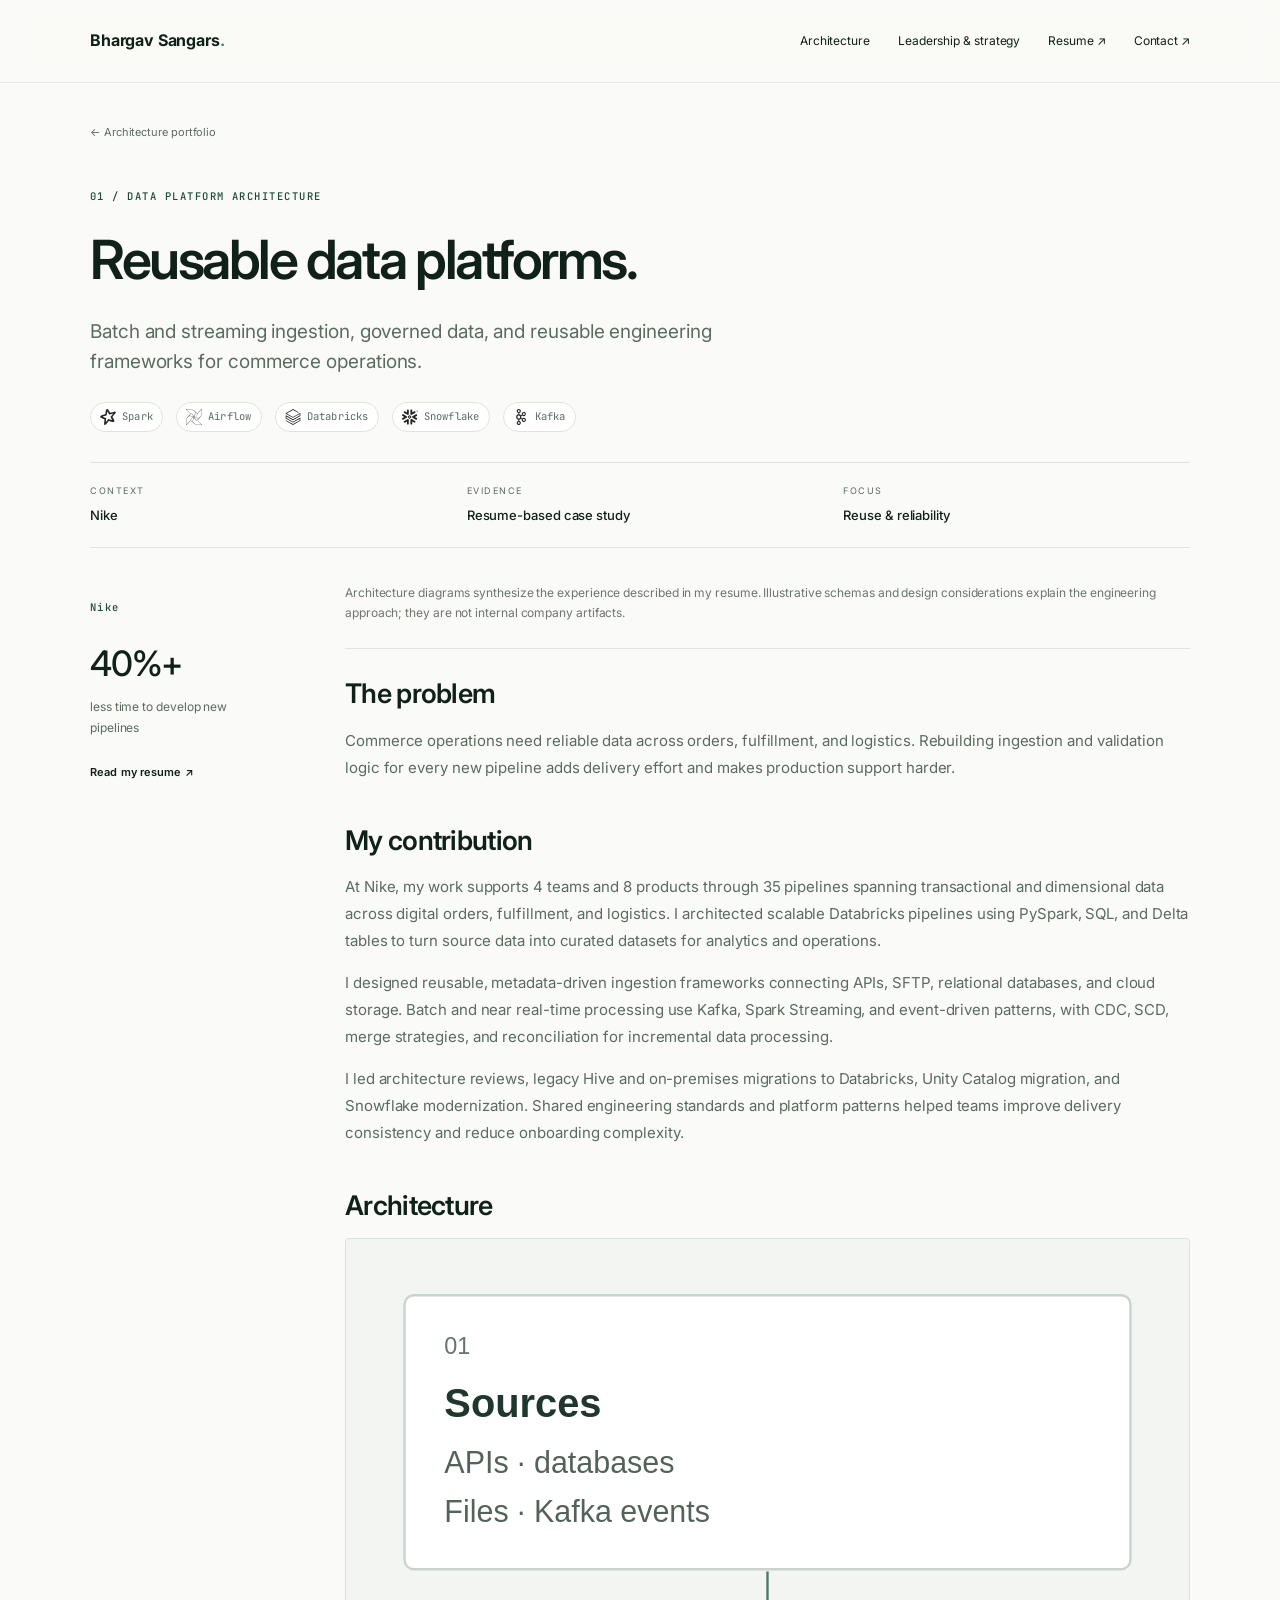
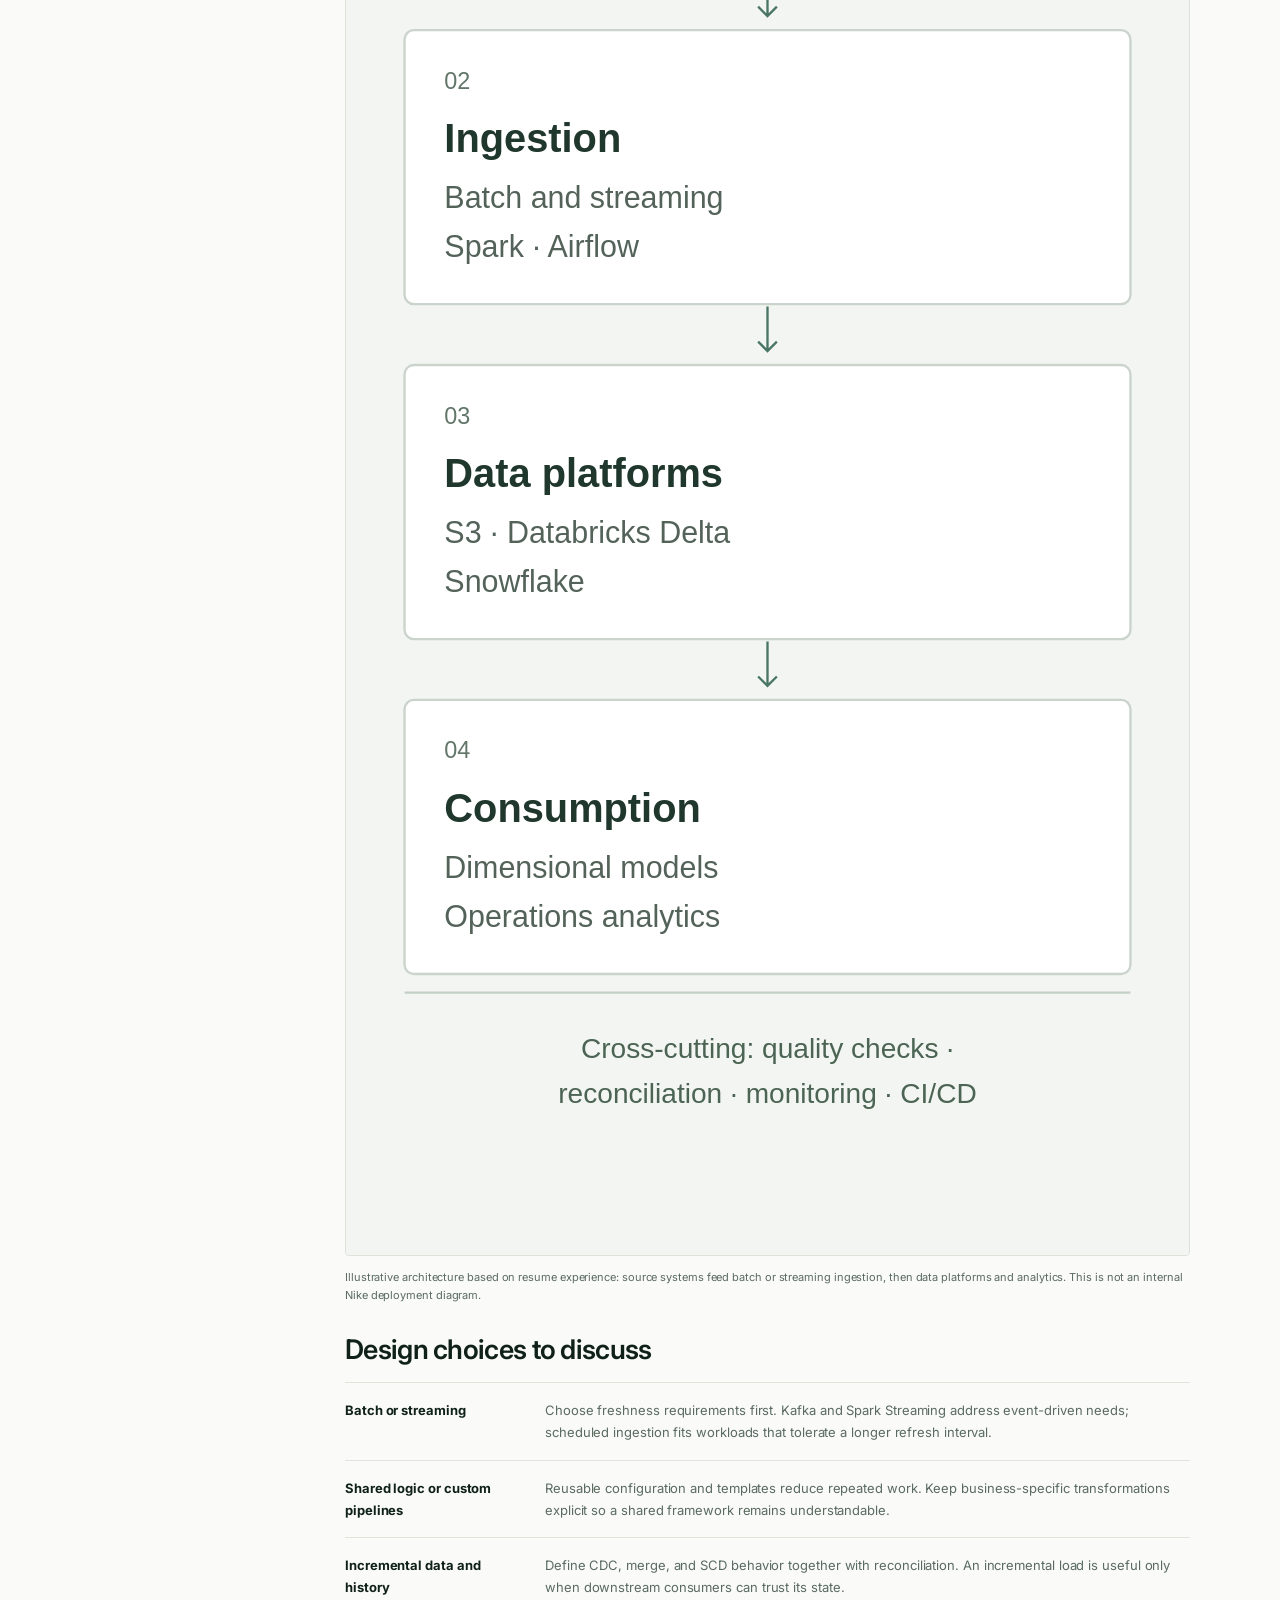
==== commit ece82b39: "Update portfolio from latest resume and replace resume download" ====
--- a/data-platform.html
+++ b/data-platform.html
@@ -1,2 +1,2 @@
 <!doctype html>
-<html lang="en"><head><meta charset="utf-8"><meta name="viewport" content="width=device-width,initial-scale=1"><title>Reusable data platforms | Bhargav Sangars</title><meta name="description" content="Batch and streaming ingestion, governed data, and reusable engineering frameworks for commerce operations."><link rel="canonical" href="https://bsangars.github.io/data-platform.html"><meta name="theme-color" content="#fafaf8"><meta property="og:title" content="Reusable data platforms | Bhargav Sangars"><meta property="og:description" content="Batch and streaming ingestion, governed data, and reusable engineering frameworks for commerce operations."><meta property="og:type" content="website"><meta property="og:url" content="https://bsangars.github.io/data-platform.html"><meta property="og:image" content="https://bsangars.github.io/social-preview.png"><meta property="og:image:width" content="1200"><meta property="og:image:height" content="630"><meta property="og:image:alt" content="Bhargav Sangars. Lead Software Engineer. Scale the platform. Enable the team."><meta name="twitter:card" content="summary_large_image"><link rel="icon" href="favicon.svg" type="image/svg+xml"><link rel="preconnect" href="https://fonts.googleapis.com"><link rel="preconnect" href="https://fonts.gstatic.com" crossorigin><link rel="stylesheet" href="https://fonts.googleapis.com/css2?family=Inter:wght@300;400;500;600;700&family=JetBrains+Mono:wght@400;500;600&display=swap"><link rel="stylesheet" href="styles.css"><script type="application/ld+json">{"@context": "https://schema.org", "@type": "Person", "name": "Bhargav Sangars", "jobTitle": "Lead Software Engineer", "telephone":"+1-937-838-9495", "url": "https://bsangars.github.io/", "sameAs": ["https://github.com/bsangars"], "worksFor": {"@type": "Organization", "name": "Nike"}}</script></head><body><a class="skip-link" href="#main">Skip to content</a><header><div class="container nav"><a class="brand" href="index.html">Bhargav Sangars<span aria-hidden="true">.</span></a><button class="menu-toggle" aria-expanded="false" aria-controls="navigation" type="button">Menu <span aria-hidden="true">+</span></button><nav id="navigation" aria-label="Main navigation"><a href="index.html#architecture">Architecture</a><a href="leadership.html">Leadership & strategy</a><a href="Bhargav-Sangars-Resume.docx" download>Resume ↗</a><a href="#contact">Contact ↗</a></nav></div></header><main id="main"><section class="container page-intro case-intro"><a class="back-link" href="index.html#architecture">← Architecture portfolio</a><span class="eyebrow">01 / DATA PLATFORM ARCHITECTURE</span><h1>Reusable data platforms.</h1><p class="intro-lead">Batch and streaming ingestion, governed data, and reusable engineering frameworks for commerce operations.</p><ul class="tech-stack" aria-label="Technology stack"><li><img src="assets/icons/apachespark.svg" width="18" height="18" alt="">Spark</li><li><img src="assets/icons/apacheairflow.svg" width="18" height="18" alt="">Airflow</li><li><img src="assets/icons/databricks.svg" width="18" height="18" alt="">Databricks</li><li><img src="assets/icons/snowflake.svg" width="18" height="18" alt="">Snowflake</li><li><img src="assets/icons/apachekafka.svg" width="18" height="18" alt="">Kafka</li></ul><div class="case-facts"><div><span>CONTEXT</span><strong>Nike</strong></div><div><span>EVIDENCE</span><strong>Resume-based case study</strong></div><div><span>FOCUS</span><strong>Reuse & reliability</strong></div></div></section><div class="container case-layout"><aside class="case-summary"><span class="eyebrow">Nike</span><strong>40%+</strong><p>less time to develop new pipelines</p><a class="text-link" href="Bhargav-Sangars-Resume.docx" download>Read my resume ↗</a></aside><div class="case-body"><p class="editorial-note">Architecture diagrams synthesize the experience described in my resume. Illustrative schemas and design considerations explain the engineering approach; they are not internal company artifacts.</p><section class="case-section"><h2>The problem</h2><p>Commerce operations need reliable data across orders, fulfillment, and logistics. Rebuilding ingestion and validation logic for every new pipeline adds delivery effort and makes production support harder.</p></section><section class="case-section"><h2>My contribution</h2><p>At Nike, I built PySpark, SQL, and Airflow pipelines; designed batch and near real-time ingestion frameworks; implemented CDC, SCD, reconciliation, and data quality controls; and developed reusable metadata-driven frameworks.</p><p>I also led cloud modernization initiatives and designed dimensional models for supply chain, order management, and operations reporting.</p></section><section class="case-section"><h2>Architecture</h2><figure class="architecture-figure"><div class="diagram-scroll" tabindex="0" role="region" aria-label="Reusable enterprise data platform diagram"><picture><source media="(max-width: 520px)" srcset="assets/data-platform-mobile.svg"><img src="assets/data-platform.svg" width="960" height="290" alt="Illustrative architecture based on resume experience: source systems feed batch or streaming ingestion, then data platforms and analytics. This is not an internal Nike deployment diagram."></picture></div><figcaption>Illustrative architecture based on resume experience: source systems feed batch or streaming ingestion, then data platforms and analytics. This is not an internal Nike deployment diagram.</figcaption></figure></section><section class="case-section"><h2>Design choices to discuss</h2><dl class="decisions"><div><dt>Batch or streaming</dt><dd>Choose freshness requirements first. Kafka and Spark Streaming address event-driven needs; scheduled ingestion fits workloads that tolerate a longer refresh interval.</dd></div><div><dt>Shared logic or custom pipelines</dt><dd>Reusable configuration and templates reduce repeated work. Keep business-specific transformations explicit so a shared framework remains understandable.</dd></div><div><dt>Incremental data and history</dt><dd>Define CDC, merge, and SCD behavior together with reconciliation. An incremental load is useful only when downstream consumers can trust its state.</dd></div><div><dt>Throughput and cost</dt><dd>Partitioning, join strategy, caching, and file compaction affect Spark performance. Tune the workload and measure its behavior before expanding compute.</dd></div></dl></section><section class="model"><h3>A model for order and fulfillment analytics</h3><p class="fine-print">Illustrative data model · designed for this portfolio, not an internal schema.</p><div class="entity-grid"><div class="entity"><h4>dim_product</h4><ul><li><code>PK product_key</code></li><li><code>product_id</code></li><li><code>product_category</code></li></ul></div><div class="entity"><h4>fact_order_line</h4><ul><li><code>PK order_line_key</code></li><li><code>FK product_key</code></li><li><code>FK order_date_key</code></li><li><code>order_id · quantity</code></li></ul></div><div class="entity"><h4>dim_date</h4><ul><li><code>PK date_key</code></li><li><code>calendar_date</code></li><li><code>fiscal_period</code></li></ul></div></div><p class="model-caption">Grain: one row per order line. Product and date dimensions join one-to-many to order facts; stable surrogate keys keep business identifiers separate from warehouse joins.</p></section><section class="case-section"><h2>Outcome</h2><p class="outcome"><strong>40%+</strong> reduction in new pipeline development time through engineering accelerators.</p><p>Additional resume-backed work includes Snowflake tuning, Unity Catalog migration, monitoring, and cloud cost dashboards.</p></section><nav class="case-nav" aria-label="Other case studies"><a href="index.html#architecture">← All architecture</a><a href="leadership.html">Leadership & strategy ↗</a></nav></div></div><section class="contact section" id="contact"><div class="container contact-grid"><div><span class="eyebrow">CONTACT</span><h2>Let’s build what’s next.</h2><p>Lead data engineering, forward-deployed engineering,<br>and software engineering for data and AI platforms.</p></div><div class="contact-links"><a class="email" href="mailto:sangars.bhargav@gmail.com">sangars.bhargav@gmail.com <span aria-hidden="true">↗</span></a><div><a href="https://github.com/bsangars">GitHub ↗</a><a href="https://datavertex.onrender.com/">DataVertex ↗</a><!-- LinkedIn link added once the profile URL is supplied. --><a href="Bhargav-Sangars-Resume.docx" download>Download resume ↗</a></div></div></div></section><footer><div class="container"><span>© <span id="year">2026</span> Bhargav Sangars</span><span>Portland, Oregon</span></div></footer></main><script src="script.js" defer></script></body></html>+<html lang="en"><head><meta charset="utf-8"><meta name="viewport" content="width=device-width,initial-scale=1"><title>Reusable data platforms | Bhargav Sangars</title><meta name="description" content="Batch and streaming ingestion, governed data, and reusable engineering frameworks for commerce operations."><link rel="canonical" href="https://bsangars.github.io/data-platform.html"><meta name="theme-color" content="#fafaf8"><meta property="og:title" content="Reusable data platforms | Bhargav Sangars"><meta property="og:description" content="Batch and streaming ingestion, governed data, and reusable engineering frameworks for commerce operations."><meta property="og:type" content="website"><meta property="og:url" content="https://bsangars.github.io/data-platform.html"><meta property="og:image" content="https://bsangars.github.io/social-preview.png"><meta property="og:image:width" content="1200"><meta property="og:image:height" content="630"><meta property="og:image:alt" content="Bhargav Sangars. Lead Data Engineer. Scale the platform. Enable the team."><meta name="twitter:card" content="summary_large_image"><link rel="icon" href="favicon.svg" type="image/svg+xml"><link rel="preconnect" href="https://fonts.googleapis.com"><link rel="preconnect" href="https://fonts.gstatic.com" crossorigin><link rel="stylesheet" href="https://fonts.googleapis.com/css2?family=Inter:wght@300;400;500;600;700&family=JetBrains+Mono:wght@400;500;600&display=swap"><link rel="stylesheet" href="styles.css"><script type="application/ld+json">{"@context": "https://schema.org", "@type": "Person", "name": "Bhargav Sangars", "jobTitle": "Lead Data Engineer", "telephone":"+1-937-838-9495", "url": "https://bsangars.github.io/", "sameAs": ["https://github.com/bsangars"], "worksFor": {"@type": "Organization", "name": "Nike"}}</script></head><body><a class="skip-link" href="#main">Skip to content</a><header><div class="container nav"><a class="brand" href="index.html">Bhargav Sangars<span aria-hidden="true">.</span></a><button class="menu-toggle" aria-expanded="false" aria-controls="navigation" type="button">Menu <span aria-hidden="true">+</span></button><nav id="navigation" aria-label="Main navigation"><a href="index.html#architecture">Architecture</a><a href="leadership.html">Leadership & strategy</a><a href="Bhargav-Sangars-Resume.docx" download>Resume ↗</a><a href="#contact">Contact ↗</a></nav></div></header><main id="main"><section class="container page-intro case-intro"><a class="back-link" href="index.html#architecture">← Architecture portfolio</a><span class="eyebrow">01 / DATA PLATFORM ARCHITECTURE</span><h1>Reusable data platforms.</h1><p class="intro-lead">Batch and streaming ingestion, governed data, and reusable engineering frameworks for commerce operations.</p><ul class="tech-stack" aria-label="Technology stack"><li><img src="assets/icons/apachespark.svg" width="18" height="18" alt="">Spark</li><li><img src="assets/icons/apacheairflow.svg" width="18" height="18" alt="">Airflow</li><li><img src="assets/icons/databricks.svg" width="18" height="18" alt="">Databricks</li><li><img src="assets/icons/snowflake.svg" width="18" height="18" alt="">Snowflake</li><li><img src="assets/icons/apachekafka.svg" width="18" height="18" alt="">Kafka</li></ul><div class="case-facts"><div><span>CONTEXT</span><strong>Nike</strong></div><div><span>EVIDENCE</span><strong>Resume-based case study</strong></div><div><span>FOCUS</span><strong>Reuse & reliability</strong></div></div></section><div class="container case-layout"><aside class="case-summary"><span class="eyebrow">Nike</span><strong>40%+</strong><p>less time to develop new pipelines</p><a class="text-link" href="Bhargav-Sangars-Resume.docx" download>Read my resume ↗</a></aside><div class="case-body"><p class="editorial-note">Architecture diagrams synthesize the experience described in my resume. Illustrative schemas and design considerations explain the engineering approach; they are not internal company artifacts.</p><section class="case-section"><h2>The problem</h2><p>Commerce operations need reliable data across orders, fulfillment, and logistics. Rebuilding ingestion and validation logic for every new pipeline adds delivery effort and makes production support harder.</p></section><section class="case-section"><h2>My contribution</h2><p>At Nike, my work supports 4 teams and 8 products through 35 pipelines spanning transactional and dimensional data across digital orders, fulfillment, and logistics. I architected scalable Databricks pipelines using PySpark, SQL, and Delta tables to turn source data into curated datasets for analytics and operations.</p><p>I designed reusable, metadata-driven ingestion frameworks connecting APIs, SFTP, relational databases, and cloud storage. Batch and near real-time processing use Kafka, Spark Streaming, and event-driven patterns, with CDC, SCD, merge strategies, and reconciliation for incremental data processing.</p><p>I led architecture reviews, legacy Hive and on-premises migrations to Databricks, Unity Catalog migration, and Snowflake modernization. Shared engineering standards and platform patterns helped teams improve delivery consistency and reduce onboarding complexity.</p></section><section class="case-section"><h2>Architecture</h2><figure class="architecture-figure"><div class="diagram-scroll" tabindex="0" role="region" aria-label="Reusable enterprise data platform diagram"><picture><source media="(max-width: 520px)" srcset="assets/data-platform-mobile.svg"><img src="assets/data-platform.svg" width="960" height="290" alt="Illustrative architecture based on resume experience: source systems feed batch or streaming ingestion, then data platforms and analytics. This is not an internal Nike deployment diagram."></picture></div><figcaption>Illustrative architecture based on resume experience: source systems feed batch or streaming ingestion, then data platforms and analytics. This is not an internal Nike deployment diagram.</figcaption></figure></section><section class="case-section"><h2>Design choices to discuss</h2><dl class="decisions"><div><dt>Batch or streaming</dt><dd>Choose freshness requirements first. Kafka and Spark Streaming address event-driven needs; scheduled ingestion fits workloads that tolerate a longer refresh interval.</dd></div><div><dt>Shared logic or custom pipelines</dt><dd>Reusable configuration and templates reduce repeated work. Keep business-specific transformations explicit so a shared framework remains understandable.</dd></div><div><dt>Incremental data and history</dt><dd>Define CDC, merge, and SCD behavior together with reconciliation. An incremental load is useful only when downstream consumers can trust its state.</dd></div><div><dt>Throughput and cost</dt><dd>Partitioning, join strategy, caching, and file compaction affect Spark performance. Tune the workload and measure its behavior before expanding compute.</dd></div></dl></section><section class="model"><h3>A model for order and fulfillment analytics</h3><p class="fine-print">Illustrative data model · designed for this portfolio, not an internal schema.</p><div class="entity-grid"><div class="entity"><h4>dim_product</h4><ul><li><code>PK product_key</code></li><li><code>product_id</code></li><li><code>product_category</code></li></ul></div><div class="entity"><h4>fact_order_line</h4><ul><li><code>PK order_line_key</code></li><li><code>FK product_key</code></li><li><code>FK order_date_key</code></li><li><code>order_id · quantity</code></li></ul></div><div class="entity"><h4>dim_date</h4><ul><li><code>PK date_key</code></li><li><code>calendar_date</code></li><li><code>fiscal_period</code></li></ul></div></div><p class="model-caption">Grain: one row per order line. Product and date dimensions join one-to-many to order facts; stable surrogate keys keep business identifiers separate from warehouse joins.</p></section><section class="case-section"><h2>Publishing data for downstream applications</h2><p>I developed Python and Flask APIs to publish curated data for downstream applications and operational workflows. Transactional pipelines and dimensional datasets serve supply chain, order management, and operations analytics, supported by schema validation, SLA monitoring, and automated alerting.</p><p>CI/CD using Jenkins, Git, automated testing, and release workflows supports repeatable delivery. Spark tuning covers partitioning, caching, adaptive execution, broadcast joins, and file compaction.</p></section><section class="case-section"><h2>Outcome</h2><p class="outcome"><strong>40%+</strong> reduction in new pipeline development time through engineering accelerators.</p><p>Additional resume-backed work includes Snowflake tuning, Unity Catalog migration, monitoring, and cloud cost dashboards.</p></section><nav class="case-nav" aria-label="Other case studies"><a href="index.html#architecture">← All architecture</a><a href="leadership.html">Leadership & strategy ↗</a></nav></div></div><section class="contact section" id="contact"><div class="container contact-grid"><div><span class="eyebrow">CONTACT</span><h2>Let’s build what’s next.</h2><p>Lead data engineering, forward-deployed engineering,<br>and software engineering for data and AI platforms.</p></div><div class="contact-links"><a class="email" href="mailto:sangars.bhargav@gmail.com">sangars.bhargav@gmail.com <span aria-hidden="true">↗</span></a><div><a href="https://github.com/bsangars">GitHub ↗</a><a href="https://datavertex.onrender.com/">DataVertex ↗</a><!-- LinkedIn link added once the profile URL is supplied. --><a href="Bhargav-Sangars-Resume.docx" download>Download resume ↗</a></div></div></div></section><footer><div class="container"><span>© <span id="year">2026</span> Bhargav Sangars</span><span>Portland, Oregon</span></div></footer></main><script src="script.js" defer></script></body></html>
--- a/styles.css
+++ b/styles.css
@@ -385,3 +385,17 @@
   .impact strong{font-size:32px}
   .live-project h2{font-size:28px}
 }
+
+/* Profile photo (staff-engineer polish override) */
+.profile-photo{
+  width:240px;height:240px;
+  object-fit:cover;
+  object-position:70% 38%;
+  border-radius:10px;
+  box-shadow:var(--shadow-md);
+  display:block;
+  transition:transform .3s ease,box-shadow .3s ease;
+}
+.profile-photo:hover{transform:translateY(-2px);box-shadow:0 12px 26px rgba(15,33,25,.14),0 4px 8px rgba(15,33,25,.06)}
+@media(max-width:760px){.profile-photo{width:150px;height:160px;border-radius:8px}}
+@media(max-width:520px){.profile-photo{width:82px;height:88px;border-radius:6px}}
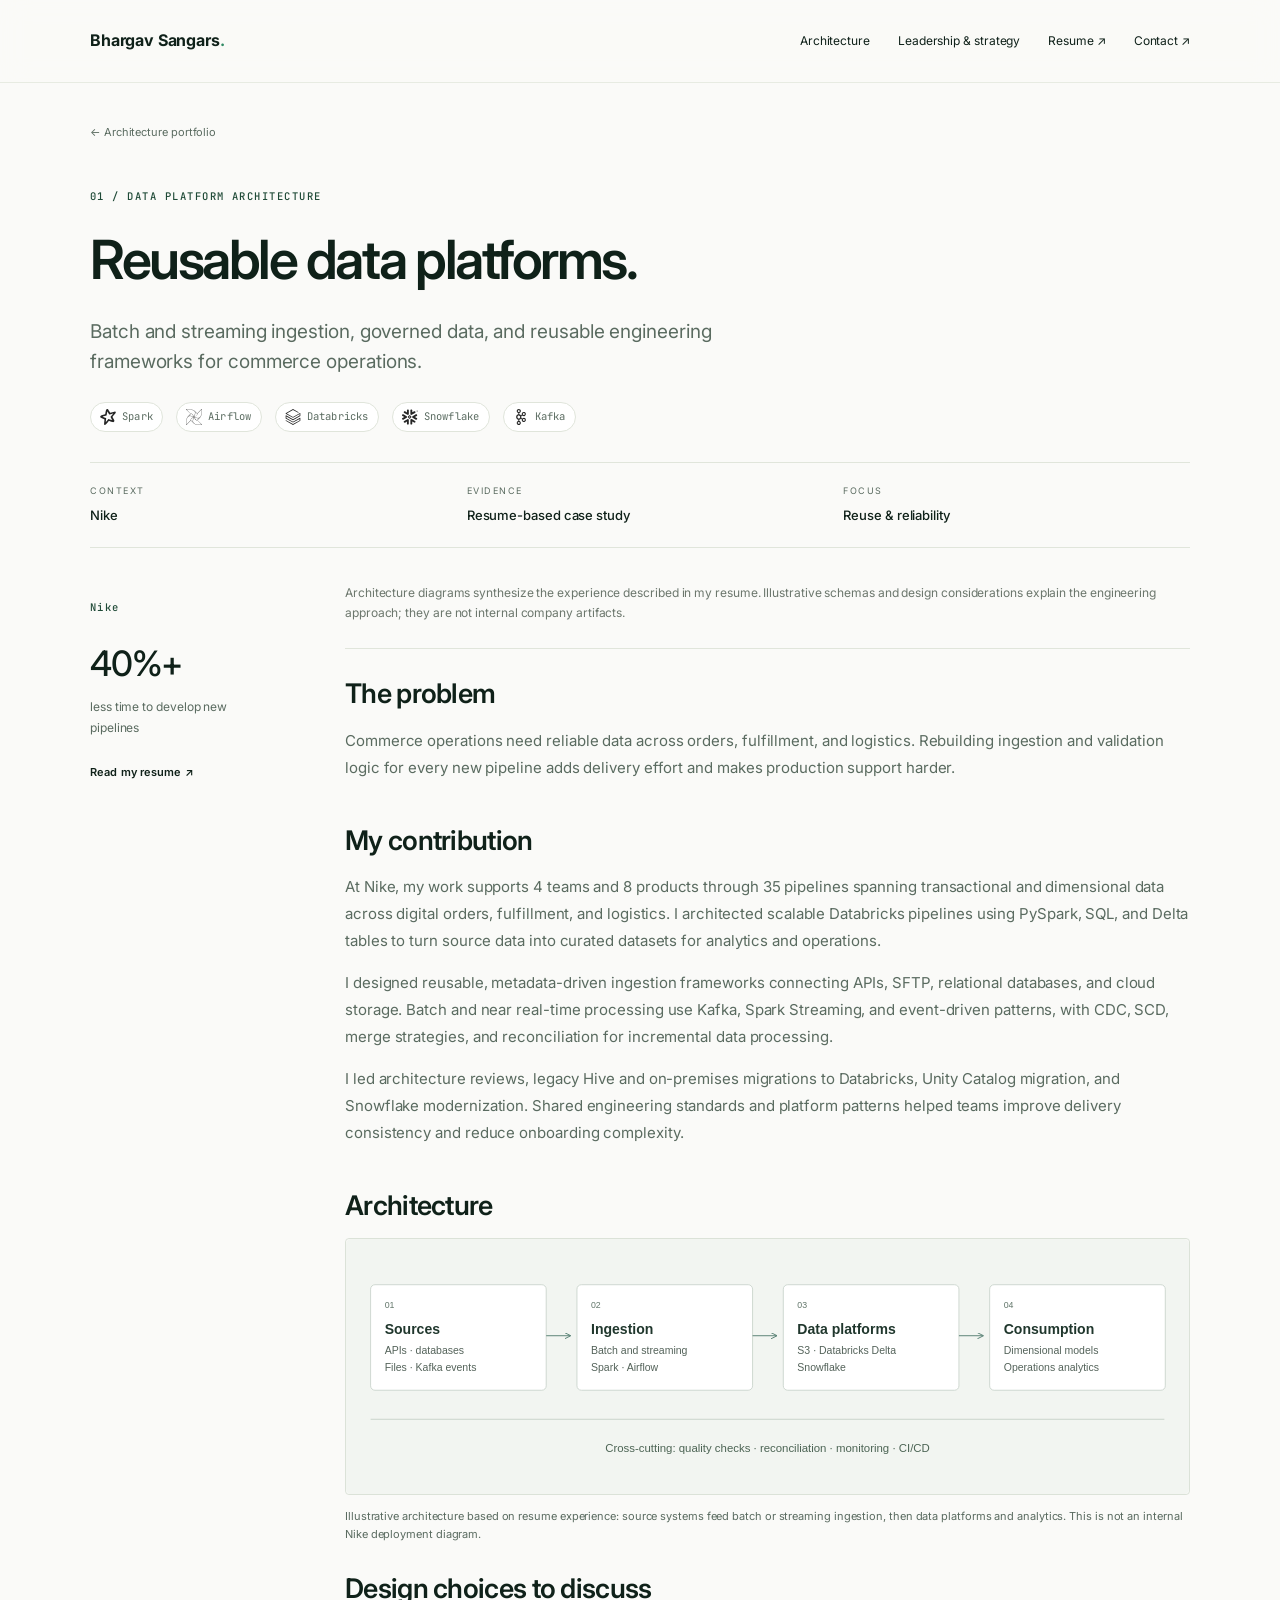
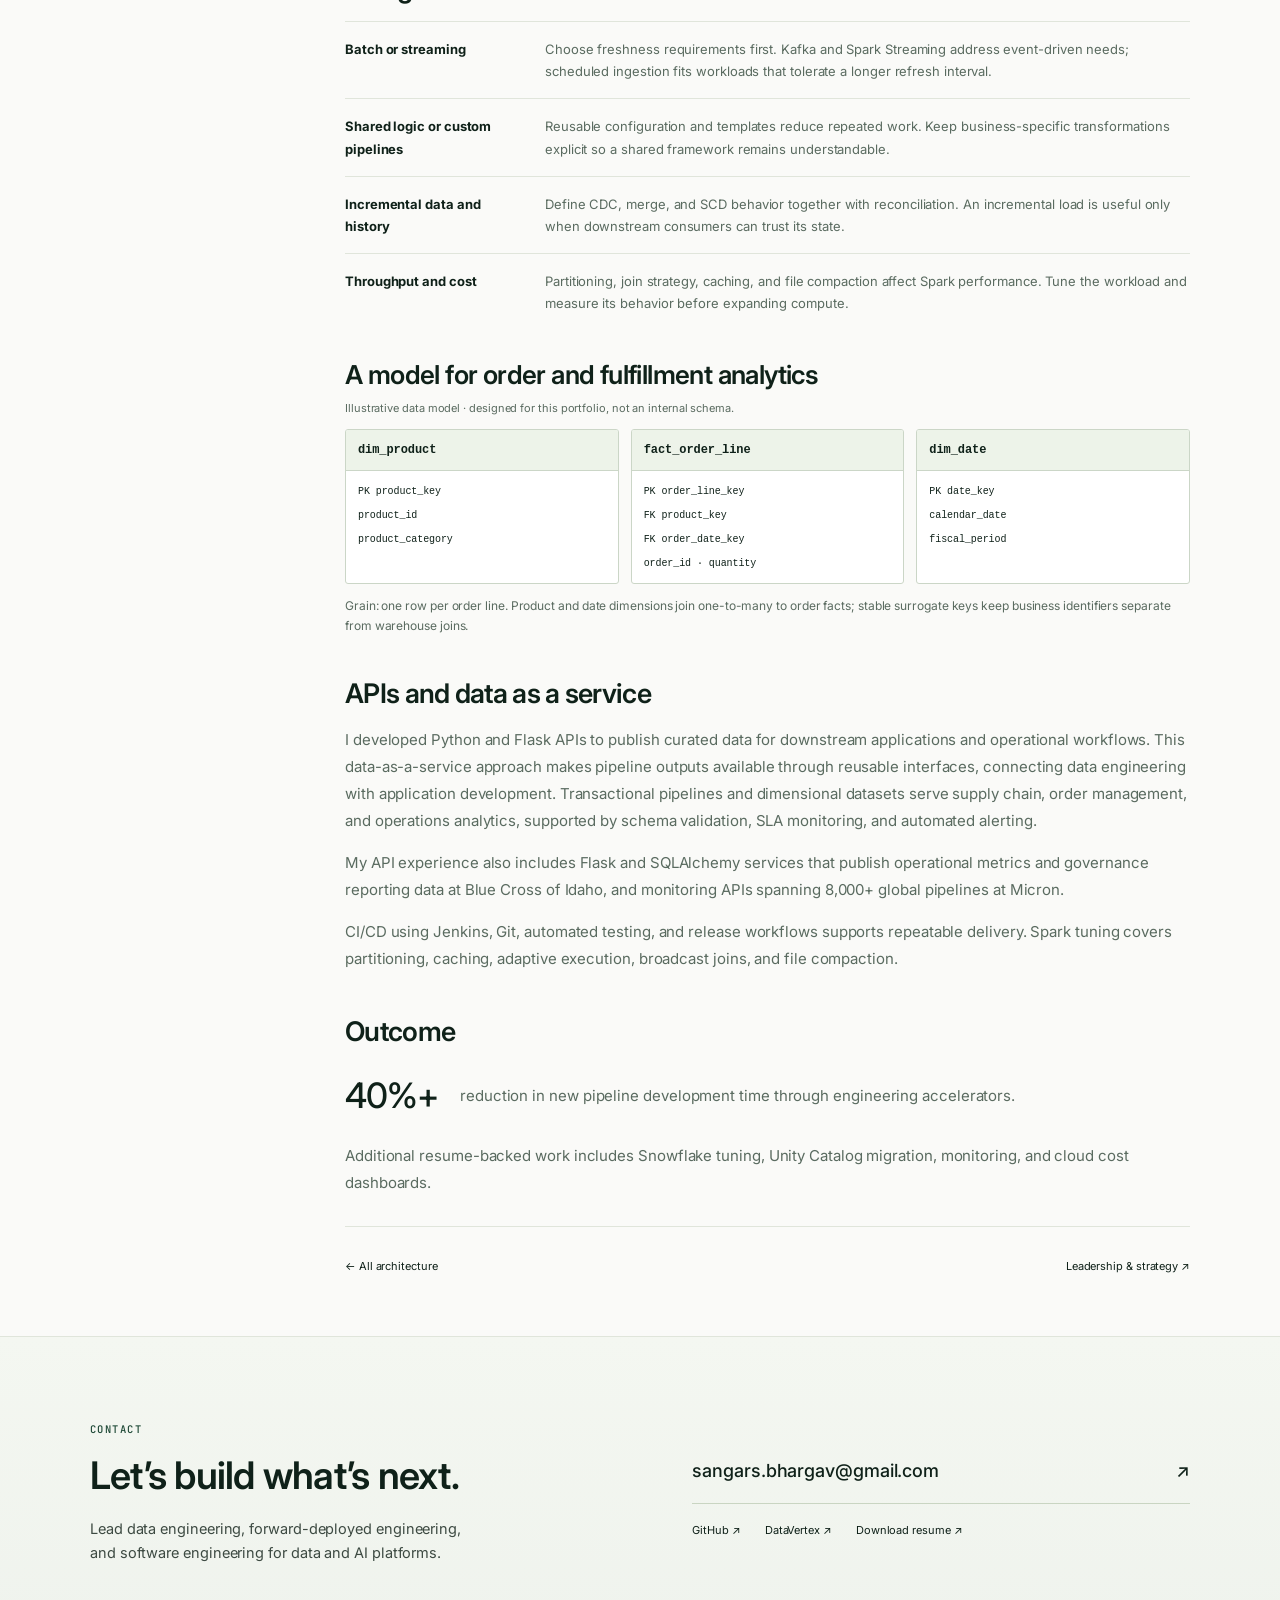
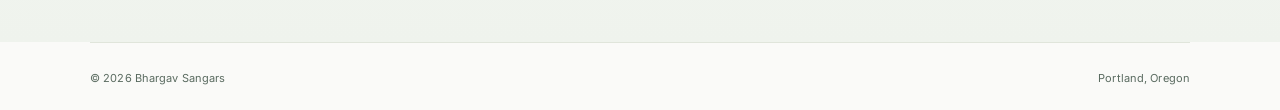
==== commit feee7d04: "Expand API, context gathering, and data as a service experience" ====
--- a/data-platform.html
+++ b/data-platform.html
@@ -1,2 +1,2 @@
 <!doctype html>
-<html lang="en"><head><meta charset="utf-8"><meta name="viewport" content="width=device-width,initial-scale=1"><title>Reusable data platforms | Bhargav Sangars</title><meta name="description" content="Batch and streaming ingestion, governed data, and reusable engineering frameworks for commerce operations."><link rel="canonical" href="https://bsangars.github.io/data-platform.html"><meta name="theme-color" content="#fafaf8"><meta property="og:title" content="Reusable data platforms | Bhargav Sangars"><meta property="og:description" content="Batch and streaming ingestion, governed data, and reusable engineering frameworks for commerce operations."><meta property="og:type" content="website"><meta property="og:url" content="https://bsangars.github.io/data-platform.html"><meta property="og:image" content="https://bsangars.github.io/social-preview.png"><meta property="og:image:width" content="1200"><meta property="og:image:height" content="630"><meta property="og:image:alt" content="Bhargav Sangars. Lead Data Engineer. Scale the platform. Enable the team."><meta name="twitter:card" content="summary_large_image"><link rel="icon" href="favicon.svg" type="image/svg+xml"><link rel="preconnect" href="https://fonts.googleapis.com"><link rel="preconnect" href="https://fonts.gstatic.com" crossorigin><link rel="stylesheet" href="https://fonts.googleapis.com/css2?family=Inter:wght@300;400;500;600;700&family=JetBrains+Mono:wght@400;500;600&display=swap"><link rel="stylesheet" href="styles.css"><script type="application/ld+json">{"@context": "https://schema.org", "@type": "Person", "name": "Bhargav Sangars", "jobTitle": "Lead Data Engineer", "telephone":"+1-937-838-9495", "url": "https://bsangars.github.io/", "sameAs": ["https://github.com/bsangars"], "worksFor": {"@type": "Organization", "name": "Nike"}}</script></head><body><a class="skip-link" href="#main">Skip to content</a><header><div class="container nav"><a class="brand" href="index.html">Bhargav Sangars<span aria-hidden="true">.</span></a><button class="menu-toggle" aria-expanded="false" aria-controls="navigation" type="button">Menu <span aria-hidden="true">+</span></button><nav id="navigation" aria-label="Main navigation"><a href="index.html#architecture">Architecture</a><a href="leadership.html">Leadership & strategy</a><a href="Bhargav-Sangars-Resume.docx" download>Resume ↗</a><a href="#contact">Contact ↗</a></nav></div></header><main id="main"><section class="container page-intro case-intro"><a class="back-link" href="index.html#architecture">← Architecture portfolio</a><span class="eyebrow">01 / DATA PLATFORM ARCHITECTURE</span><h1>Reusable data platforms.</h1><p class="intro-lead">Batch and streaming ingestion, governed data, and reusable engineering frameworks for commerce operations.</p><ul class="tech-stack" aria-label="Technology stack"><li><img src="assets/icons/apachespark.svg" width="18" height="18" alt="">Spark</li><li><img src="assets/icons/apacheairflow.svg" width="18" height="18" alt="">Airflow</li><li><img src="assets/icons/databricks.svg" width="18" height="18" alt="">Databricks</li><li><img src="assets/icons/snowflake.svg" width="18" height="18" alt="">Snowflake</li><li><img src="assets/icons/apachekafka.svg" width="18" height="18" alt="">Kafka</li></ul><div class="case-facts"><div><span>CONTEXT</span><strong>Nike</strong></div><div><span>EVIDENCE</span><strong>Resume-based case study</strong></div><div><span>FOCUS</span><strong>Reuse & reliability</strong></div></div></section><div class="container case-layout"><aside class="case-summary"><span class="eyebrow">Nike</span><strong>40%+</strong><p>less time to develop new pipelines</p><a class="text-link" href="Bhargav-Sangars-Resume.docx" download>Read my resume ↗</a></aside><div class="case-body"><p class="editorial-note">Architecture diagrams synthesize the experience described in my resume. Illustrative schemas and design considerations explain the engineering approach; they are not internal company artifacts.</p><section class="case-section"><h2>The problem</h2><p>Commerce operations need reliable data across orders, fulfillment, and logistics. Rebuilding ingestion and validation logic for every new pipeline adds delivery effort and makes production support harder.</p></section><section class="case-section"><h2>My contribution</h2><p>At Nike, my work supports 4 teams and 8 products through 35 pipelines spanning transactional and dimensional data across digital orders, fulfillment, and logistics. I architected scalable Databricks pipelines using PySpark, SQL, and Delta tables to turn source data into curated datasets for analytics and operations.</p><p>I designed reusable, metadata-driven ingestion frameworks connecting APIs, SFTP, relational databases, and cloud storage. Batch and near real-time processing use Kafka, Spark Streaming, and event-driven patterns, with CDC, SCD, merge strategies, and reconciliation for incremental data processing.</p><p>I led architecture reviews, legacy Hive and on-premises migrations to Databricks, Unity Catalog migration, and Snowflake modernization. Shared engineering standards and platform patterns helped teams improve delivery consistency and reduce onboarding complexity.</p></section><section class="case-section"><h2>Architecture</h2><figure class="architecture-figure"><div class="diagram-scroll" tabindex="0" role="region" aria-label="Reusable enterprise data platform diagram"><picture><source media="(max-width: 520px)" srcset="assets/data-platform-mobile.svg"><img src="assets/data-platform.svg" width="960" height="290" alt="Illustrative architecture based on resume experience: source systems feed batch or streaming ingestion, then data platforms and analytics. This is not an internal Nike deployment diagram."></picture></div><figcaption>Illustrative architecture based on resume experience: source systems feed batch or streaming ingestion, then data platforms and analytics. This is not an internal Nike deployment diagram.</figcaption></figure></section><section class="case-section"><h2>Design choices to discuss</h2><dl class="decisions"><div><dt>Batch or streaming</dt><dd>Choose freshness requirements first. Kafka and Spark Streaming address event-driven needs; scheduled ingestion fits workloads that tolerate a longer refresh interval.</dd></div><div><dt>Shared logic or custom pipelines</dt><dd>Reusable configuration and templates reduce repeated work. Keep business-specific transformations explicit so a shared framework remains understandable.</dd></div><div><dt>Incremental data and history</dt><dd>Define CDC, merge, and SCD behavior together with reconciliation. An incremental load is useful only when downstream consumers can trust its state.</dd></div><div><dt>Throughput and cost</dt><dd>Partitioning, join strategy, caching, and file compaction affect Spark performance. Tune the workload and measure its behavior before expanding compute.</dd></div></dl></section><section class="model"><h3>A model for order and fulfillment analytics</h3><p class="fine-print">Illustrative data model · designed for this portfolio, not an internal schema.</p><div class="entity-grid"><div class="entity"><h4>dim_product</h4><ul><li><code>PK product_key</code></li><li><code>product_id</code></li><li><code>product_category</code></li></ul></div><div class="entity"><h4>fact_order_line</h4><ul><li><code>PK order_line_key</code></li><li><code>FK product_key</code></li><li><code>FK order_date_key</code></li><li><code>order_id · quantity</code></li></ul></div><div class="entity"><h4>dim_date</h4><ul><li><code>PK date_key</code></li><li><code>calendar_date</code></li><li><code>fiscal_period</code></li></ul></div></div><p class="model-caption">Grain: one row per order line. Product and date dimensions join one-to-many to order facts; stable surrogate keys keep business identifiers separate from warehouse joins.</p></section><section class="case-section"><h2>Publishing data for downstream applications</h2><p>I developed Python and Flask APIs to publish curated data for downstream applications and operational workflows. Transactional pipelines and dimensional datasets serve supply chain, order management, and operations analytics, supported by schema validation, SLA monitoring, and automated alerting.</p><p>CI/CD using Jenkins, Git, automated testing, and release workflows supports repeatable delivery. Spark tuning covers partitioning, caching, adaptive execution, broadcast joins, and file compaction.</p></section><section class="case-section"><h2>Outcome</h2><p class="outcome"><strong>40%+</strong> reduction in new pipeline development time through engineering accelerators.</p><p>Additional resume-backed work includes Snowflake tuning, Unity Catalog migration, monitoring, and cloud cost dashboards.</p></section><nav class="case-nav" aria-label="Other case studies"><a href="index.html#architecture">← All architecture</a><a href="leadership.html">Leadership & strategy ↗</a></nav></div></div><section class="contact section" id="contact"><div class="container contact-grid"><div><span class="eyebrow">CONTACT</span><h2>Let’s build what’s next.</h2><p>Lead data engineering, forward-deployed engineering,<br>and software engineering for data and AI platforms.</p></div><div class="contact-links"><a class="email" href="mailto:sangars.bhargav@gmail.com">sangars.bhargav@gmail.com <span aria-hidden="true">↗</span></a><div><a href="https://github.com/bsangars">GitHub ↗</a><a href="https://datavertex.onrender.com/">DataVertex ↗</a><!-- LinkedIn link added once the profile URL is supplied. --><a href="Bhargav-Sangars-Resume.docx" download>Download resume ↗</a></div></div></div></section><footer><div class="container"><span>© <span id="year">2026</span> Bhargav Sangars</span><span>Portland, Oregon</span></div></footer></main><script src="script.js" defer></script></body></html>+<html lang="en"><head><meta charset="utf-8"><meta name="viewport" content="width=device-width,initial-scale=1"><title>Reusable data platforms | Bhargav Sangars</title><meta name="description" content="Batch and streaming ingestion, governed data, and reusable engineering frameworks for commerce operations."><link rel="canonical" href="https://bsangars.github.io/data-platform.html"><meta name="theme-color" content="#fafaf8"><meta property="og:title" content="Reusable data platforms | Bhargav Sangars"><meta property="og:description" content="Batch and streaming ingestion, governed data, and reusable engineering frameworks for commerce operations."><meta property="og:type" content="website"><meta property="og:url" content="https://bsangars.github.io/data-platform.html"><meta property="og:image" content="https://bsangars.github.io/social-preview.png"><meta property="og:image:width" content="1200"><meta property="og:image:height" content="630"><meta property="og:image:alt" content="Bhargav Sangars. Lead Data Engineer. Scale the platform. Enable the team."><meta name="twitter:card" content="summary_large_image"><link rel="icon" href="favicon.svg" type="image/svg+xml"><link rel="preconnect" href="https://fonts.googleapis.com"><link rel="preconnect" href="https://fonts.gstatic.com" crossorigin><link rel="stylesheet" href="https://fonts.googleapis.com/css2?family=Inter:wght@300;400;500;600;700&family=JetBrains+Mono:wght@400;500;600&display=swap"><link rel="stylesheet" href="styles.css"><script type="application/ld+json">{"@context": "https://schema.org", "@type": "Person", "name": "Bhargav Sangars", "jobTitle": "Lead Data Engineer", "telephone":"+1-937-838-9495", "url": "https://bsangars.github.io/", "sameAs": ["https://github.com/bsangars"], "worksFor": {"@type": "Organization", "name": "Nike"}}</script></head><body><a class="skip-link" href="#main">Skip to content</a><header><div class="container nav"><a class="brand" href="index.html">Bhargav Sangars<span aria-hidden="true">.</span></a><button class="menu-toggle" aria-expanded="false" aria-controls="navigation" type="button">Menu <span aria-hidden="true">+</span></button><nav id="navigation" aria-label="Main navigation"><a href="index.html#architecture">Architecture</a><a href="leadership.html">Leadership & strategy</a><a href="Bhargav-Sangars-Resume.docx" download>Resume ↗</a><a href="#contact">Contact ↗</a></nav></div></header><main id="main"><section class="container page-intro case-intro"><a class="back-link" href="index.html#architecture">← Architecture portfolio</a><span class="eyebrow">01 / DATA PLATFORM ARCHITECTURE</span><h1>Reusable data platforms.</h1><p class="intro-lead">Batch and streaming ingestion, governed data, and reusable engineering frameworks for commerce operations.</p><ul class="tech-stack" aria-label="Technology stack"><li><img src="assets/icons/apachespark.svg" width="18" height="18" alt="">Spark</li><li><img src="assets/icons/apacheairflow.svg" width="18" height="18" alt="">Airflow</li><li><img src="assets/icons/databricks.svg" width="18" height="18" alt="">Databricks</li><li><img src="assets/icons/snowflake.svg" width="18" height="18" alt="">Snowflake</li><li><img src="assets/icons/apachekafka.svg" width="18" height="18" alt="">Kafka</li></ul><div class="case-facts"><div><span>CONTEXT</span><strong>Nike</strong></div><div><span>EVIDENCE</span><strong>Resume-based case study</strong></div><div><span>FOCUS</span><strong>Reuse & reliability</strong></div></div></section><div class="container case-layout"><aside class="case-summary"><span class="eyebrow">Nike</span><strong>40%+</strong><p>less time to develop new pipelines</p><a class="text-link" href="Bhargav-Sangars-Resume.docx" download>Read my resume ↗</a></aside><div class="case-body"><p class="editorial-note">Architecture diagrams synthesize the experience described in my resume. Illustrative schemas and design considerations explain the engineering approach; they are not internal company artifacts.</p><section class="case-section"><h2>The problem</h2><p>Commerce operations need reliable data across orders, fulfillment, and logistics. Rebuilding ingestion and validation logic for every new pipeline adds delivery effort and makes production support harder.</p></section><section class="case-section"><h2>My contribution</h2><p>At Nike, my work supports 4 teams and 8 products through 35 pipelines spanning transactional and dimensional data across digital orders, fulfillment, and logistics. I architected scalable Databricks pipelines using PySpark, SQL, and Delta tables to turn source data into curated datasets for analytics and operations.</p><p>I designed reusable, metadata-driven ingestion frameworks connecting APIs, SFTP, relational databases, and cloud storage. Batch and near real-time processing use Kafka, Spark Streaming, and event-driven patterns, with CDC, SCD, merge strategies, and reconciliation for incremental data processing.</p><p>I led architecture reviews, legacy Hive and on-premises migrations to Databricks, Unity Catalog migration, and Snowflake modernization. Shared engineering standards and platform patterns helped teams improve delivery consistency and reduce onboarding complexity.</p></section><section class="case-section"><h2>Architecture</h2><figure class="architecture-figure"><div class="diagram-scroll" tabindex="0" role="region" aria-label="Reusable enterprise data platform diagram"><picture><source media="(max-width: 520px)" srcset="assets/data-platform-mobile.svg"><img src="assets/data-platform.svg" width="960" height="290" alt="Illustrative architecture based on resume experience: source systems feed batch or streaming ingestion, then data platforms and analytics. This is not an internal Nike deployment diagram."></picture></div><figcaption>Illustrative architecture based on resume experience: source systems feed batch or streaming ingestion, then data platforms and analytics. This is not an internal Nike deployment diagram.</figcaption></figure></section><section class="case-section"><h2>Design choices to discuss</h2><dl class="decisions"><div><dt>Batch or streaming</dt><dd>Choose freshness requirements first. Kafka and Spark Streaming address event-driven needs; scheduled ingestion fits workloads that tolerate a longer refresh interval.</dd></div><div><dt>Shared logic or custom pipelines</dt><dd>Reusable configuration and templates reduce repeated work. Keep business-specific transformations explicit so a shared framework remains understandable.</dd></div><div><dt>Incremental data and history</dt><dd>Define CDC, merge, and SCD behavior together with reconciliation. An incremental load is useful only when downstream consumers can trust its state.</dd></div><div><dt>Throughput and cost</dt><dd>Partitioning, join strategy, caching, and file compaction affect Spark performance. Tune the workload and measure its behavior before expanding compute.</dd></div></dl></section><section class="model"><h3>A model for order and fulfillment analytics</h3><p class="fine-print">Illustrative data model · designed for this portfolio, not an internal schema.</p><div class="entity-grid"><div class="entity"><h4>dim_product</h4><ul><li><code>PK product_key</code></li><li><code>product_id</code></li><li><code>product_category</code></li></ul></div><div class="entity"><h4>fact_order_line</h4><ul><li><code>PK order_line_key</code></li><li><code>FK product_key</code></li><li><code>FK order_date_key</code></li><li><code>order_id · quantity</code></li></ul></div><div class="entity"><h4>dim_date</h4><ul><li><code>PK date_key</code></li><li><code>calendar_date</code></li><li><code>fiscal_period</code></li></ul></div></div><p class="model-caption">Grain: one row per order line. Product and date dimensions join one-to-many to order facts; stable surrogate keys keep business identifiers separate from warehouse joins.</p></section><section class="case-section"><h2>APIs and data as a service</h2><p>I developed Python and Flask APIs to publish curated data for downstream applications and operational workflows. This data-as-a-service approach makes pipeline outputs available through reusable interfaces, connecting data engineering with application development. Transactional pipelines and dimensional datasets serve supply chain, order management, and operations analytics, supported by schema validation, SLA monitoring, and automated alerting.</p><p>My API experience also includes Flask and SQLAlchemy services that publish operational metrics and governance reporting data at Blue Cross of Idaho, and monitoring APIs spanning 8,000+ global pipelines at Micron.</p><p>CI/CD using Jenkins, Git, automated testing, and release workflows supports repeatable delivery. Spark tuning covers partitioning, caching, adaptive execution, broadcast joins, and file compaction.</p></section><section class="case-section"><h2>Outcome</h2><p class="outcome"><strong>40%+</strong> reduction in new pipeline development time through engineering accelerators.</p><p>Additional resume-backed work includes Snowflake tuning, Unity Catalog migration, monitoring, and cloud cost dashboards.</p></section><nav class="case-nav" aria-label="Other case studies"><a href="index.html#architecture">← All architecture</a><a href="leadership.html">Leadership & strategy ↗</a></nav></div></div><section class="contact section" id="contact"><div class="container contact-grid"><div><span class="eyebrow">CONTACT</span><h2>Let’s build what’s next.</h2><p>Lead data engineering, forward-deployed engineering,<br>and software engineering for data and AI platforms.</p></div><div class="contact-links"><a class="email" href="mailto:sangars.bhargav@gmail.com">sangars.bhargav@gmail.com <span aria-hidden="true">↗</span></a><div><a href="https://github.com/bsangars">GitHub ↗</a><a href="https://datavertex.onrender.com/">DataVertex ↗</a><!-- LinkedIn link added once the profile URL is supplied. --><a href="Bhargav-Sangars-Resume.docx" download>Download resume ↗</a></div></div></div></section><footer><div class="container"><span>© <span id="year">2026</span> Bhargav Sangars</span><span>Portland, Oregon</span></div></footer></main><script src="script.js" defer></script></body></html>
--- a/styles.css
+++ b/styles.css
@@ -136,7 +136,7 @@
 .expertise{padding-block:78px 66px}
 .expertise-grid{
   display:grid;
-  grid-template-columns:repeat(4,1fr);
+  grid-template-columns:repeat(3,1fr);
   gap:18px;
   margin-top:14px;
 }
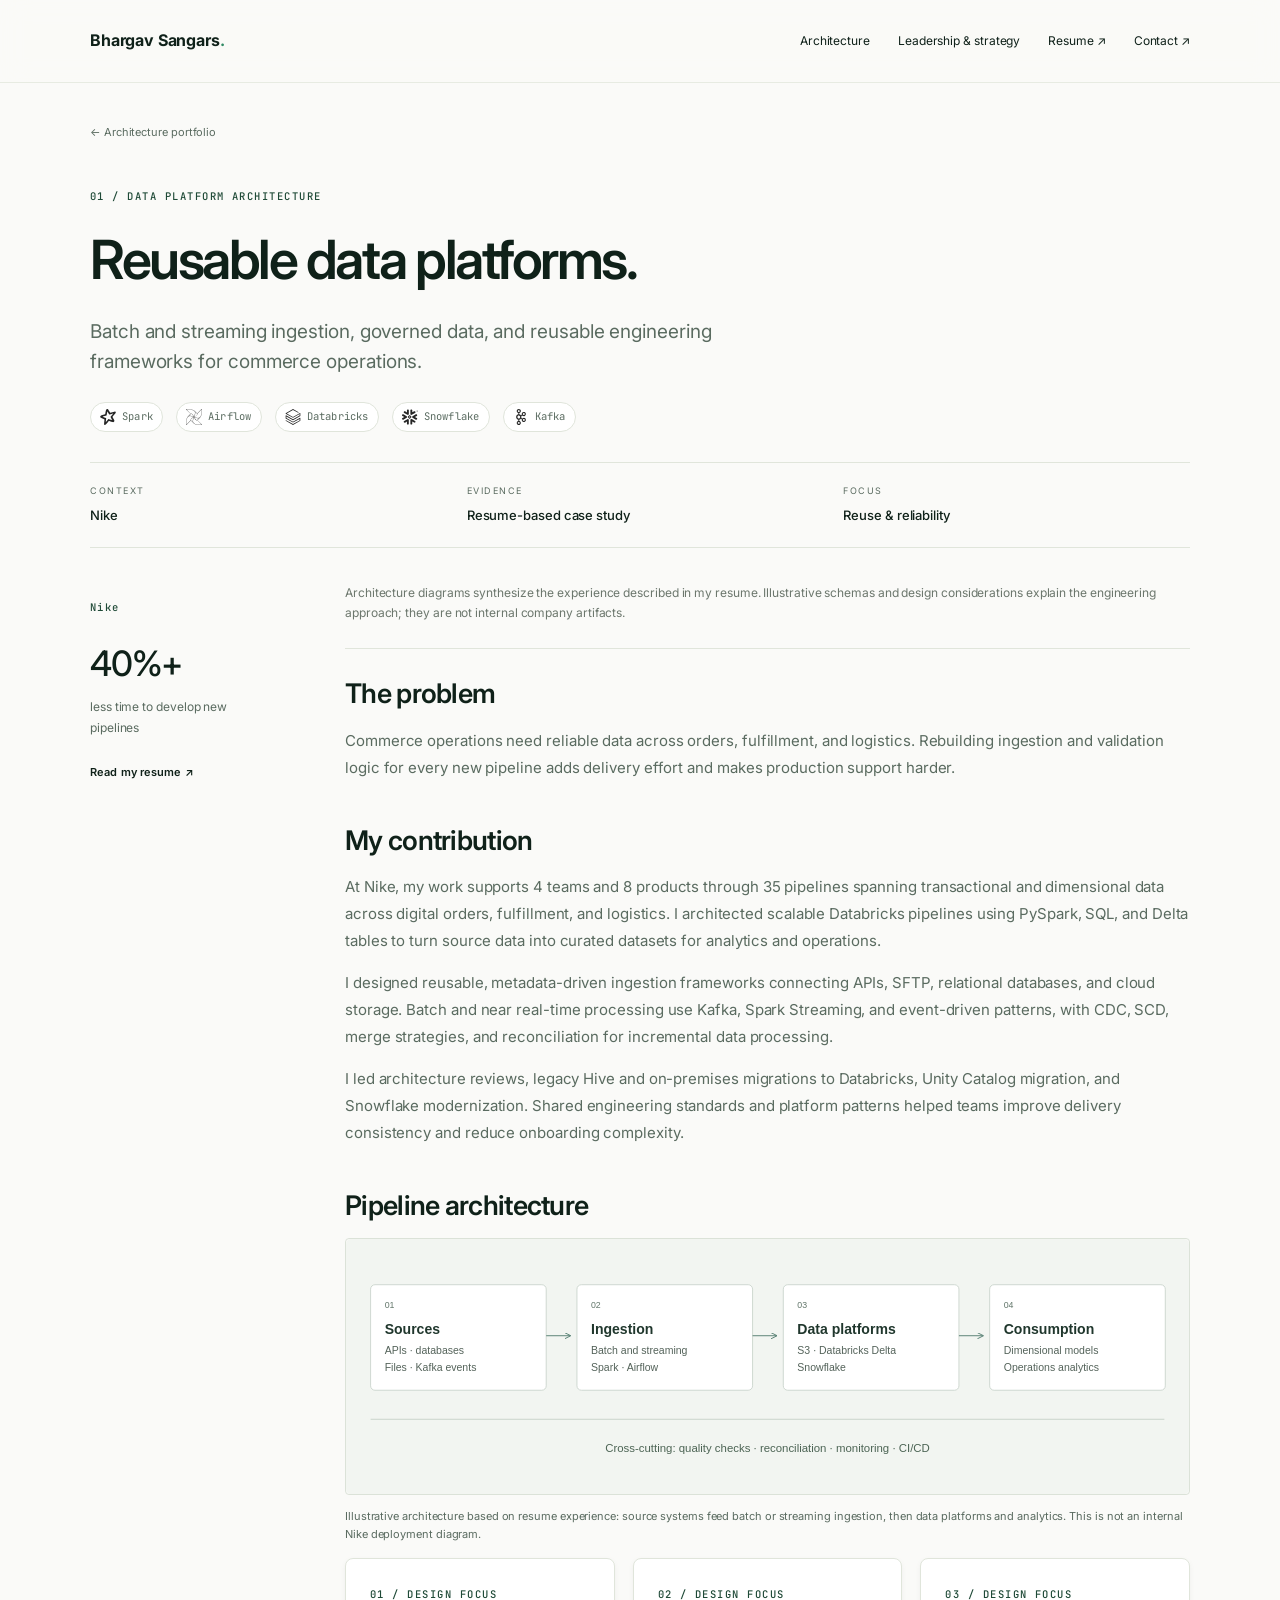
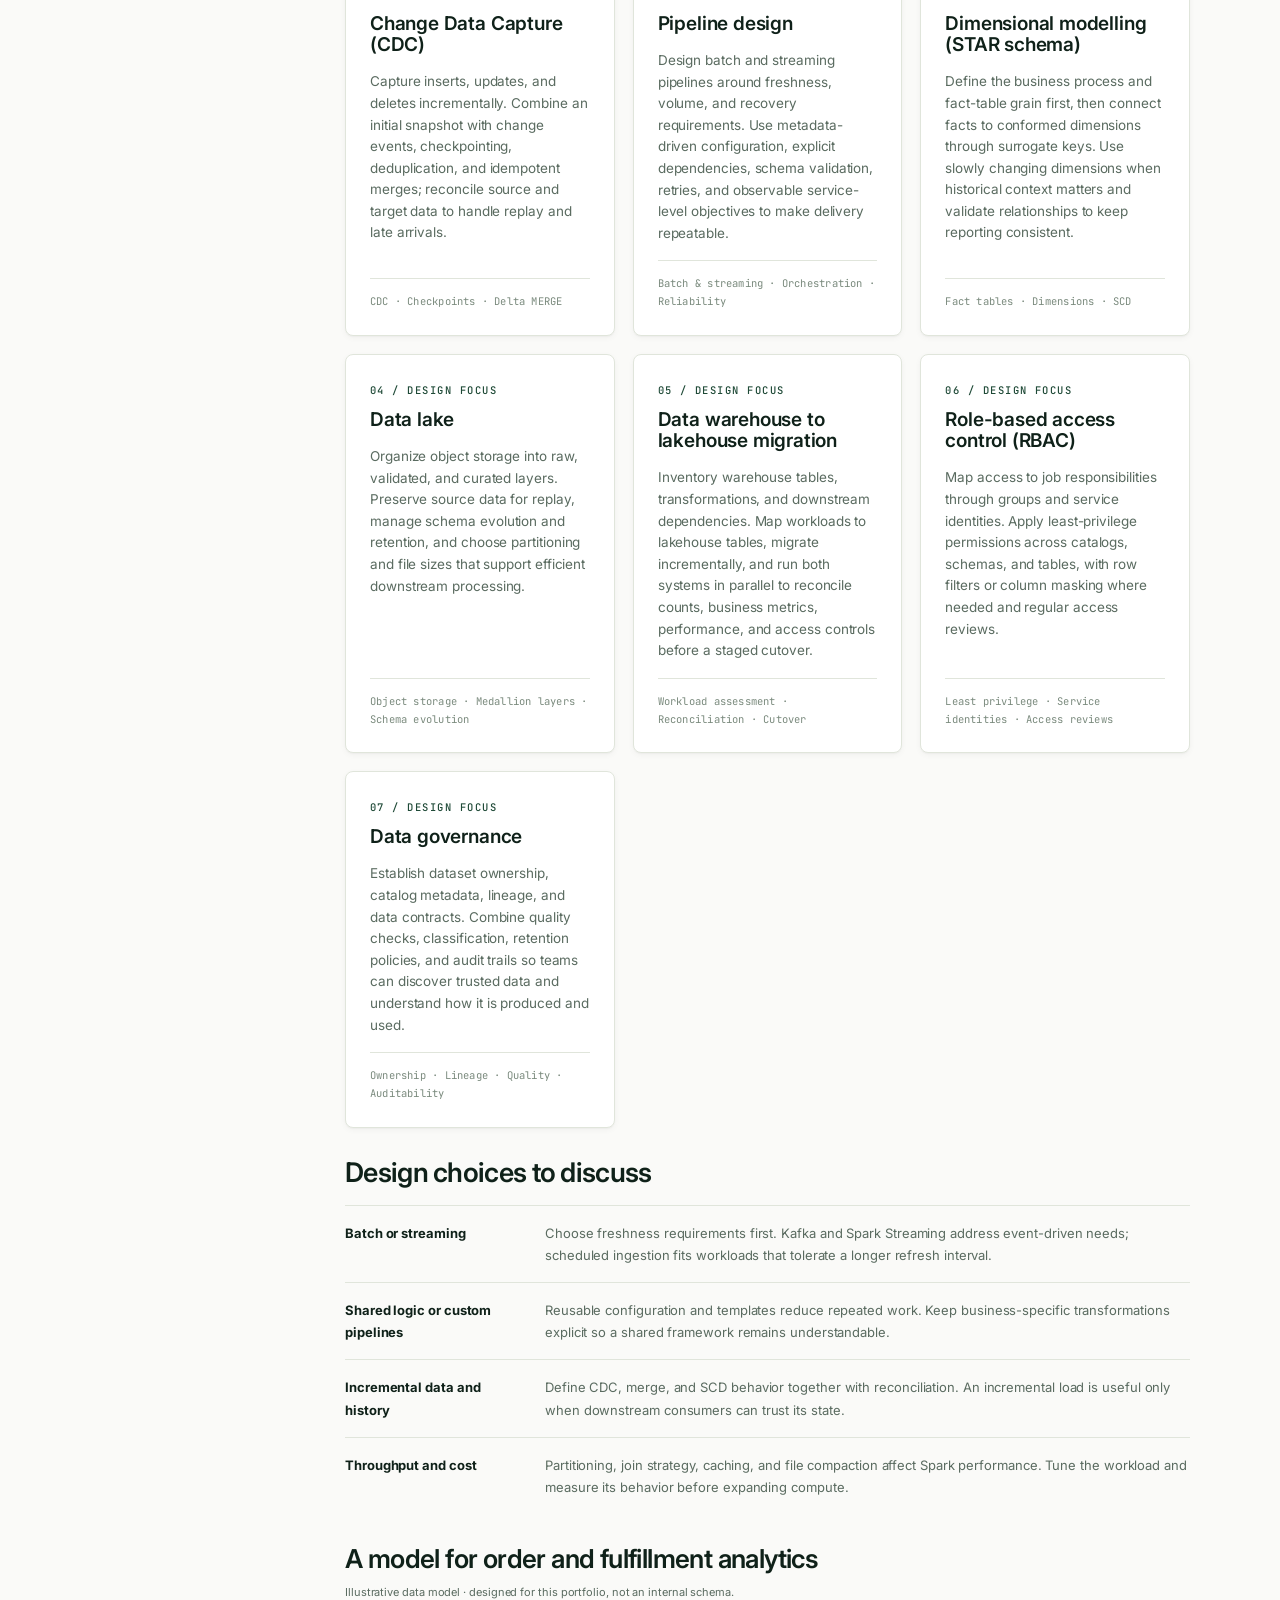
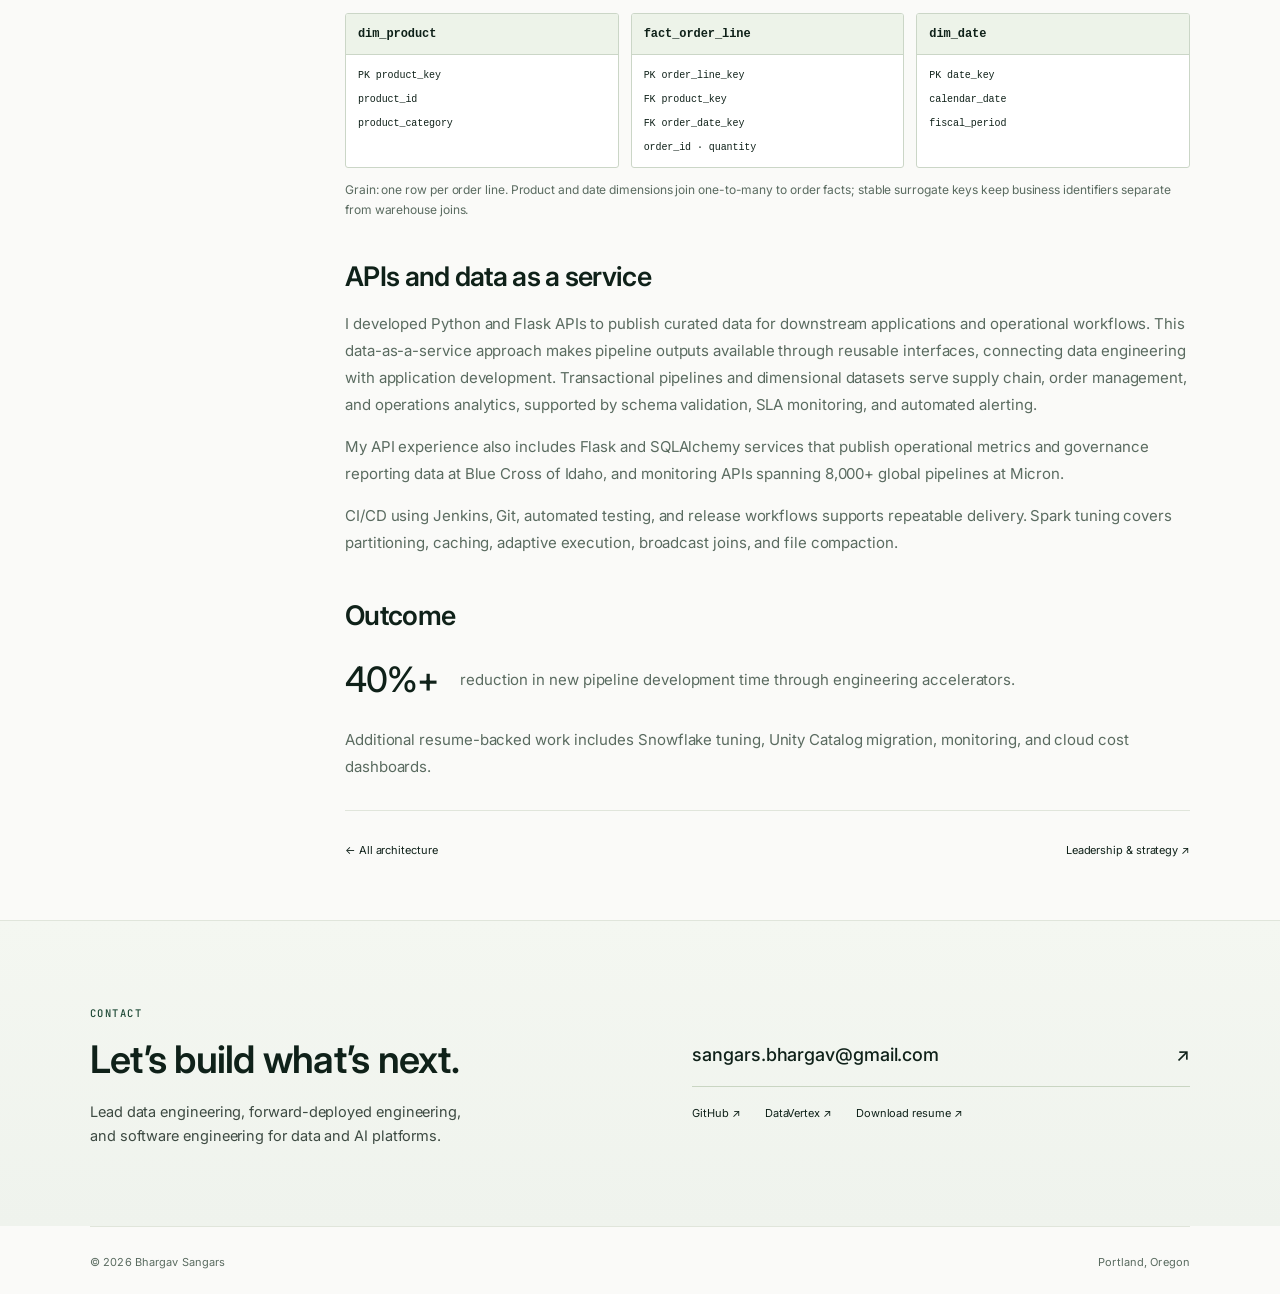
==== commit d09937d7: "Add seven pipeline architecture design topic blocks" ====
--- a/data-platform.html
+++ b/data-platform.html
@@ -1,2 +1,47 @@
 <!doctype html>
-<html lang="en"><head><meta charset="utf-8"><meta name="viewport" content="width=device-width,initial-scale=1"><title>Reusable data platforms | Bhargav Sangars</title><meta name="description" content="Batch and streaming ingestion, governed data, and reusable engineering frameworks for commerce operations."><link rel="canonical" href="https://bsangars.github.io/data-platform.html"><meta name="theme-color" content="#fafaf8"><meta property="og:title" content="Reusable data platforms | Bhargav Sangars"><meta property="og:description" content="Batch and streaming ingestion, governed data, and reusable engineering frameworks for commerce operations."><meta property="og:type" content="website"><meta property="og:url" content="https://bsangars.github.io/data-platform.html"><meta property="og:image" content="https://bsangars.github.io/social-preview.png"><meta property="og:image:width" content="1200"><meta property="og:image:height" content="630"><meta property="og:image:alt" content="Bhargav Sangars. Lead Data Engineer. Scale the platform. Enable the team."><meta name="twitter:card" content="summary_large_image"><link rel="icon" href="favicon.svg" type="image/svg+xml"><link rel="preconnect" href="https://fonts.googleapis.com"><link rel="preconnect" href="https://fonts.gstatic.com" crossorigin><link rel="stylesheet" href="https://fonts.googleapis.com/css2?family=Inter:wght@300;400;500;600;700&family=JetBrains+Mono:wght@400;500;600&display=swap"><link rel="stylesheet" href="styles.css"><script type="application/ld+json">{"@context": "https://schema.org", "@type": "Person", "name": "Bhargav Sangars", "jobTitle": "Lead Data Engineer", "telephone":"+1-937-838-9495", "url": "https://bsangars.github.io/", "sameAs": ["https://github.com/bsangars"], "worksFor": {"@type": "Organization", "name": "Nike"}}</script></head><body><a class="skip-link" href="#main">Skip to content</a><header><div class="container nav"><a class="brand" href="index.html">Bhargav Sangars<span aria-hidden="true">.</span></a><button class="menu-toggle" aria-expanded="false" aria-controls="navigation" type="button">Menu <span aria-hidden="true">+</span></button><nav id="navigation" aria-label="Main navigation"><a href="index.html#architecture">Architecture</a><a href="leadership.html">Leadership & strategy</a><a href="Bhargav-Sangars-Resume.docx" download>Resume ↗</a><a href="#contact">Contact ↗</a></nav></div></header><main id="main"><section class="container page-intro case-intro"><a class="back-link" href="index.html#architecture">← Architecture portfolio</a><span class="eyebrow">01 / DATA PLATFORM ARCHITECTURE</span><h1>Reusable data platforms.</h1><p class="intro-lead">Batch and streaming ingestion, governed data, and reusable engineering frameworks for commerce operations.</p><ul class="tech-stack" aria-label="Technology stack"><li><img src="assets/icons/apachespark.svg" width="18" height="18" alt="">Spark</li><li><img src="assets/icons/apacheairflow.svg" width="18" height="18" alt="">Airflow</li><li><img src="assets/icons/databricks.svg" width="18" height="18" alt="">Databricks</li><li><img src="assets/icons/snowflake.svg" width="18" height="18" alt="">Snowflake</li><li><img src="assets/icons/apachekafka.svg" width="18" height="18" alt="">Kafka</li></ul><div class="case-facts"><div><span>CONTEXT</span><strong>Nike</strong></div><div><span>EVIDENCE</span><strong>Resume-based case study</strong></div><div><span>FOCUS</span><strong>Reuse & reliability</strong></div></div></section><div class="container case-layout"><aside class="case-summary"><span class="eyebrow">Nike</span><strong>40%+</strong><p>less time to develop new pipelines</p><a class="text-link" href="Bhargav-Sangars-Resume.docx" download>Read my resume ↗</a></aside><div class="case-body"><p class="editorial-note">Architecture diagrams synthesize the experience described in my resume. Illustrative schemas and design considerations explain the engineering approach; they are not internal company artifacts.</p><section class="case-section"><h2>The problem</h2><p>Commerce operations need reliable data across orders, fulfillment, and logistics. Rebuilding ingestion and validation logic for every new pipeline adds delivery effort and makes production support harder.</p></section><section class="case-section"><h2>My contribution</h2><p>At Nike, my work supports 4 teams and 8 products through 35 pipelines spanning transactional and dimensional data across digital orders, fulfillment, and logistics. I architected scalable Databricks pipelines using PySpark, SQL, and Delta tables to turn source data into curated datasets for analytics and operations.</p><p>I designed reusable, metadata-driven ingestion frameworks connecting APIs, SFTP, relational databases, and cloud storage. Batch and near real-time processing use Kafka, Spark Streaming, and event-driven patterns, with CDC, SCD, merge strategies, and reconciliation for incremental data processing.</p><p>I led architecture reviews, legacy Hive and on-premises migrations to Databricks, Unity Catalog migration, and Snowflake modernization. Shared engineering standards and platform patterns helped teams improve delivery consistency and reduce onboarding complexity.</p></section><section class="case-section"><h2>Architecture</h2><figure class="architecture-figure"><div class="diagram-scroll" tabindex="0" role="region" aria-label="Reusable enterprise data platform diagram"><picture><source media="(max-width: 520px)" srcset="assets/data-platform-mobile.svg"><img src="assets/data-platform.svg" width="960" height="290" alt="Illustrative architecture based on resume experience: source systems feed batch or streaming ingestion, then data platforms and analytics. This is not an internal Nike deployment diagram."></picture></div><figcaption>Illustrative architecture based on resume experience: source systems feed batch or streaming ingestion, then data platforms and analytics. This is not an internal Nike deployment diagram.</figcaption></figure></section><section class="case-section"><h2>Design choices to discuss</h2><dl class="decisions"><div><dt>Batch or streaming</dt><dd>Choose freshness requirements first. Kafka and Spark Streaming address event-driven needs; scheduled ingestion fits workloads that tolerate a longer refresh interval.</dd></div><div><dt>Shared logic or custom pipelines</dt><dd>Reusable configuration and templates reduce repeated work. Keep business-specific transformations explicit so a shared framework remains understandable.</dd></div><div><dt>Incremental data and history</dt><dd>Define CDC, merge, and SCD behavior together with reconciliation. An incremental load is useful only when downstream consumers can trust its state.</dd></div><div><dt>Throughput and cost</dt><dd>Partitioning, join strategy, caching, and file compaction affect Spark performance. Tune the workload and measure its behavior before expanding compute.</dd></div></dl></section><section class="model"><h3>A model for order and fulfillment analytics</h3><p class="fine-print">Illustrative data model · designed for this portfolio, not an internal schema.</p><div class="entity-grid"><div class="entity"><h4>dim_product</h4><ul><li><code>PK product_key</code></li><li><code>product_id</code></li><li><code>product_category</code></li></ul></div><div class="entity"><h4>fact_order_line</h4><ul><li><code>PK order_line_key</code></li><li><code>FK product_key</code></li><li><code>FK order_date_key</code></li><li><code>order_id · quantity</code></li></ul></div><div class="entity"><h4>dim_date</h4><ul><li><code>PK date_key</code></li><li><code>calendar_date</code></li><li><code>fiscal_period</code></li></ul></div></div><p class="model-caption">Grain: one row per order line. Product and date dimensions join one-to-many to order facts; stable surrogate keys keep business identifiers separate from warehouse joins.</p></section><section class="case-section"><h2>APIs and data as a service</h2><p>I developed Python and Flask APIs to publish curated data for downstream applications and operational workflows. This data-as-a-service approach makes pipeline outputs available through reusable interfaces, connecting data engineering with application development. Transactional pipelines and dimensional datasets serve supply chain, order management, and operations analytics, supported by schema validation, SLA monitoring, and automated alerting.</p><p>My API experience also includes Flask and SQLAlchemy services that publish operational metrics and governance reporting data at Blue Cross of Idaho, and monitoring APIs spanning 8,000+ global pipelines at Micron.</p><p>CI/CD using Jenkins, Git, automated testing, and release workflows supports repeatable delivery. Spark tuning covers partitioning, caching, adaptive execution, broadcast joins, and file compaction.</p></section><section class="case-section"><h2>Outcome</h2><p class="outcome"><strong>40%+</strong> reduction in new pipeline development time through engineering accelerators.</p><p>Additional resume-backed work includes Snowflake tuning, Unity Catalog migration, monitoring, and cloud cost dashboards.</p></section><nav class="case-nav" aria-label="Other case studies"><a href="index.html#architecture">← All architecture</a><a href="leadership.html">Leadership & strategy ↗</a></nav></div></div><section class="contact section" id="contact"><div class="container contact-grid"><div><span class="eyebrow">CONTACT</span><h2>Let’s build what’s next.</h2><p>Lead data engineering, forward-deployed engineering,<br>and software engineering for data and AI platforms.</p></div><div class="contact-links"><a class="email" href="mailto:sangars.bhargav@gmail.com">sangars.bhargav@gmail.com <span aria-hidden="true">↗</span></a><div><a href="https://github.com/bsangars">GitHub ↗</a><a href="https://datavertex.onrender.com/">DataVertex ↗</a><!-- LinkedIn link added once the profile URL is supplied. --><a href="Bhargav-Sangars-Resume.docx" download>Download resume ↗</a></div></div></div></section><footer><div class="container"><span>© <span id="year">2026</span> Bhargav Sangars</span><span>Portland, Oregon</span></div></footer></main><script src="script.js" defer></script></body></html>+<html lang="en"><head><meta charset="utf-8"><meta name="viewport" content="width=device-width,initial-scale=1"><title>Reusable data platforms | Bhargav Sangars</title><meta name="description" content="Batch and streaming ingestion, governed data, and reusable engineering frameworks for commerce operations."><link rel="canonical" href="https://bsangars.github.io/data-platform.html"><meta name="theme-color" content="#fafaf8"><meta property="og:title" content="Reusable data platforms | Bhargav Sangars"><meta property="og:description" content="Batch and streaming ingestion, governed data, and reusable engineering frameworks for commerce operations."><meta property="og:type" content="website"><meta property="og:url" content="https://bsangars.github.io/data-platform.html"><meta property="og:image" content="https://bsangars.github.io/social-preview.png"><meta property="og:image:width" content="1200"><meta property="og:image:height" content="630"><meta property="og:image:alt" content="Bhargav Sangars. Lead Data Engineer. Scale the platform. Enable the team."><meta name="twitter:card" content="summary_large_image"><link rel="icon" href="favicon.svg" type="image/svg+xml"><link rel="preconnect" href="https://fonts.googleapis.com"><link rel="preconnect" href="https://fonts.gstatic.com" crossorigin><link rel="stylesheet" href="https://fonts.googleapis.com/css2?family=Inter:wght@300;400;500;600;700&family=JetBrains+Mono:wght@400;500;600&display=swap"><link rel="stylesheet" href="styles.css"><script type="application/ld+json">{"@context": "https://schema.org", "@type": "Person", "name": "Bhargav Sangars", "jobTitle": "Lead Data Engineer", "telephone":"+1-937-838-9495", "url": "https://bsangars.github.io/", "sameAs": ["https://github.com/bsangars"], "worksFor": {"@type": "Organization", "name": "Nike"}}</script></head><body><a class="skip-link" href="#main">Skip to content</a><header><div class="container nav"><a class="brand" href="index.html">Bhargav Sangars<span aria-hidden="true">.</span></a><button class="menu-toggle" aria-expanded="false" aria-controls="navigation" type="button">Menu <span aria-hidden="true">+</span></button><nav id="navigation" aria-label="Main navigation"><a href="index.html#architecture">Architecture</a><a href="leadership.html">Leadership & strategy</a><a href="Bhargav-Sangars-Resume.docx" download>Resume ↗</a><a href="#contact">Contact ↗</a></nav></div></header><main id="main"><section class="container page-intro case-intro"><a class="back-link" href="index.html#architecture">← Architecture portfolio</a><span class="eyebrow">01 / DATA PLATFORM ARCHITECTURE</span><h1>Reusable data platforms.</h1><p class="intro-lead">Batch and streaming ingestion, governed data, and reusable engineering frameworks for commerce operations.</p><ul class="tech-stack" aria-label="Technology stack"><li><img src="assets/icons/apachespark.svg" width="18" height="18" alt="">Spark</li><li><img src="assets/icons/apacheairflow.svg" width="18" height="18" alt="">Airflow</li><li><img src="assets/icons/databricks.svg" width="18" height="18" alt="">Databricks</li><li><img src="assets/icons/snowflake.svg" width="18" height="18" alt="">Snowflake</li><li><img src="assets/icons/apachekafka.svg" width="18" height="18" alt="">Kafka</li></ul><div class="case-facts"><div><span>CONTEXT</span><strong>Nike</strong></div><div><span>EVIDENCE</span><strong>Resume-based case study</strong></div><div><span>FOCUS</span><strong>Reuse & reliability</strong></div></div></section><div class="container case-layout"><aside class="case-summary"><span class="eyebrow">Nike</span><strong>40%+</strong><p>less time to develop new pipelines</p><a class="text-link" href="Bhargav-Sangars-Resume.docx" download>Read my resume ↗</a></aside><div class="case-body"><p class="editorial-note">Architecture diagrams synthesize the experience described in my resume. Illustrative schemas and design considerations explain the engineering approach; they are not internal company artifacts.</p><section class="case-section"><h2>The problem</h2><p>Commerce operations need reliable data across orders, fulfillment, and logistics. Rebuilding ingestion and validation logic for every new pipeline adds delivery effort and makes production support harder.</p></section><section class="case-section"><h2>My contribution</h2><p>At Nike, my work supports 4 teams and 8 products through 35 pipelines spanning transactional and dimensional data across digital orders, fulfillment, and logistics. I architected scalable Databricks pipelines using PySpark, SQL, and Delta tables to turn source data into curated datasets for analytics and operations.</p><p>I designed reusable, metadata-driven ingestion frameworks connecting APIs, SFTP, relational databases, and cloud storage. Batch and near real-time processing use Kafka, Spark Streaming, and event-driven patterns, with CDC, SCD, merge strategies, and reconciliation for incremental data processing.</p><p>I led architecture reviews, legacy Hive and on-premises migrations to Databricks, Unity Catalog migration, and Snowflake modernization. Shared engineering standards and platform patterns helped teams improve delivery consistency and reduce onboarding complexity.</p></section><section class="case-section" id="pipeline-architecture" aria-labelledby="pipeline-architecture-title"><h2 id="pipeline-architecture-title">Pipeline architecture</h2><figure class="architecture-figure"><div class="diagram-scroll" tabindex="0" role="region" aria-label="Reusable enterprise data platform diagram"><picture><source media="(max-width: 520px)" srcset="assets/data-platform-mobile.svg"><img src="assets/data-platform.svg" width="960" height="290" alt="Illustrative architecture based on resume experience: source systems feed batch or streaming ingestion, then data platforms and analytics. This is not an internal Nike deployment diagram."></picture></div><figcaption>Illustrative architecture based on resume experience: source systems feed batch or streaming ingestion, then data platforms and analytics. This is not an internal Nike deployment diagram.</figcaption></figure>
+    <div class="expertise-grid">
+      <article class="expertise-card">
+        <span class="eyebrow">01 / DESIGN FOCUS</span>
+        <h3>Change Data Capture (CDC)</h3>
+        <p>Capture inserts, updates, and deletes incrementally. Combine an initial snapshot with change events, checkpointing, deduplication, and idempotent merges; reconcile source and target data to handle replay and late arrivals.</p>
+        <span class="expertise-tags">CDC · Checkpoints · Delta MERGE</span>
+      </article>
+      <article class="expertise-card">
+        <span class="eyebrow">02 / DESIGN FOCUS</span>
+        <h3>Pipeline design</h3>
+        <p>Design batch and streaming pipelines around freshness, volume, and recovery requirements. Use metadata-driven configuration, explicit dependencies, schema validation, retries, and observable service-level objectives to make delivery repeatable.</p>
+        <span class="expertise-tags">Batch &amp; streaming · Orchestration · Reliability</span>
+      </article>
+      <article class="expertise-card">
+        <span class="eyebrow">03 / DESIGN FOCUS</span>
+        <h3>Dimensional modelling (STAR schema)</h3>
+        <p>Define the business process and fact-table grain first, then connect facts to conformed dimensions through surrogate keys. Use slowly changing dimensions when historical context matters and validate relationships to keep reporting consistent.</p>
+        <span class="expertise-tags">Fact tables · Dimensions · SCD</span>
+      </article>
+      <article class="expertise-card">
+        <span class="eyebrow">04 / DESIGN FOCUS</span>
+        <h3>Data lake</h3>
+        <p>Organize object storage into raw, validated, and curated layers. Preserve source data for replay, manage schema evolution and retention, and choose partitioning and file sizes that support efficient downstream processing.</p>
+        <span class="expertise-tags">Object storage · Medallion layers · Schema evolution</span>
+      </article>
+      <article class="expertise-card">
+        <span class="eyebrow">05 / DESIGN FOCUS</span>
+        <h3>Data warehouse to lakehouse migration</h3>
+        <p>Inventory warehouse tables, transformations, and downstream dependencies. Map workloads to lakehouse tables, migrate incrementally, and run both systems in parallel to reconcile counts, business metrics, performance, and access controls before a staged cutover.</p>
+        <span class="expertise-tags">Workload assessment · Reconciliation · Cutover</span>
+      </article>
+      <article class="expertise-card">
+        <span class="eyebrow">06 / DESIGN FOCUS</span>
+        <h3>Role-based access control (RBAC)</h3>
+        <p>Map access to job responsibilities through groups and service identities. Apply least-privilege permissions across catalogs, schemas, and tables, with row filters or column masking where needed and regular access reviews.</p>
+        <span class="expertise-tags">Least privilege · Service identities · Access reviews</span>
+      </article>
+      <article class="expertise-card">
+        <span class="eyebrow">07 / DESIGN FOCUS</span>
+        <h3>Data governance</h3>
+        <p>Establish dataset ownership, catalog metadata, lineage, and data contracts. Combine quality checks, classification, retention policies, and audit trails so teams can discover trusted data and understand how it is produced and used.</p>
+        <span class="expertise-tags">Ownership · Lineage · Quality · Auditability</span>
+      </article>
+    </div>
+</section><section class="case-section"><h2>Design choices to discuss</h2><dl class="decisions"><div><dt>Batch or streaming</dt><dd>Choose freshness requirements first. Kafka and Spark Streaming address event-driven needs; scheduled ingestion fits workloads that tolerate a longer refresh interval.</dd></div><div><dt>Shared logic or custom pipelines</dt><dd>Reusable configuration and templates reduce repeated work. Keep business-specific transformations explicit so a shared framework remains understandable.</dd></div><div><dt>Incremental data and history</dt><dd>Define CDC, merge, and SCD behavior together with reconciliation. An incremental load is useful only when downstream consumers can trust its state.</dd></div><div><dt>Throughput and cost</dt><dd>Partitioning, join strategy, caching, and file compaction affect Spark performance. Tune the workload and measure its behavior before expanding compute.</dd></div></dl></section><section class="model"><h3>A model for order and fulfillment analytics</h3><p class="fine-print">Illustrative data model · designed for this portfolio, not an internal schema.</p><div class="entity-grid"><div class="entity"><h4>dim_product</h4><ul><li><code>PK product_key</code></li><li><code>product_id</code></li><li><code>product_category</code></li></ul></div><div class="entity"><h4>fact_order_line</h4><ul><li><code>PK order_line_key</code></li><li><code>FK product_key</code></li><li><code>FK order_date_key</code></li><li><code>order_id · quantity</code></li></ul></div><div class="entity"><h4>dim_date</h4><ul><li><code>PK date_key</code></li><li><code>calendar_date</code></li><li><code>fiscal_period</code></li></ul></div></div><p class="model-caption">Grain: one row per order line. Product and date dimensions join one-to-many to order facts; stable surrogate keys keep business identifiers separate from warehouse joins.</p></section><section class="case-section"><h2>APIs and data as a service</h2><p>I developed Python and Flask APIs to publish curated data for downstream applications and operational workflows. This data-as-a-service approach makes pipeline outputs available through reusable interfaces, connecting data engineering with application development. Transactional pipelines and dimensional datasets serve supply chain, order management, and operations analytics, supported by schema validation, SLA monitoring, and automated alerting.</p><p>My API experience also includes Flask and SQLAlchemy services that publish operational metrics and governance reporting data at Blue Cross of Idaho, and monitoring APIs spanning 8,000+ global pipelines at Micron.</p><p>CI/CD using Jenkins, Git, automated testing, and release workflows supports repeatable delivery. Spark tuning covers partitioning, caching, adaptive execution, broadcast joins, and file compaction.</p></section><section class="case-section"><h2>Outcome</h2><p class="outcome"><strong>40%+</strong> reduction in new pipeline development time through engineering accelerators.</p><p>Additional resume-backed work includes Snowflake tuning, Unity Catalog migration, monitoring, and cloud cost dashboards.</p></section><nav class="case-nav" aria-label="Other case studies"><a href="index.html#architecture">← All architecture</a><a href="leadership.html">Leadership & strategy ↗</a></nav></div></div><section class="contact section" id="contact"><div class="container contact-grid"><div><span class="eyebrow">CONTACT</span><h2>Let’s build what’s next.</h2><p>Lead data engineering, forward-deployed engineering,<br>and software engineering for data and AI platforms.</p></div><div class="contact-links"><a class="email" href="mailto:sangars.bhargav@gmail.com">sangars.bhargav@gmail.com <span aria-hidden="true">↗</span></a><div><a href="https://github.com/bsangars">GitHub ↗</a><a href="https://datavertex.onrender.com/">DataVertex ↗</a><!-- LinkedIn link added once the profile URL is supplied. --><a href="Bhargav-Sangars-Resume.docx" download>Download resume ↗</a></div></div></div></section><footer><div class="container"><span>© <span id="year">2026</span> Bhargav Sangars</span><span>Portland, Oregon</span></div></footer></main><script src="script.js" defer></script></body></html>
